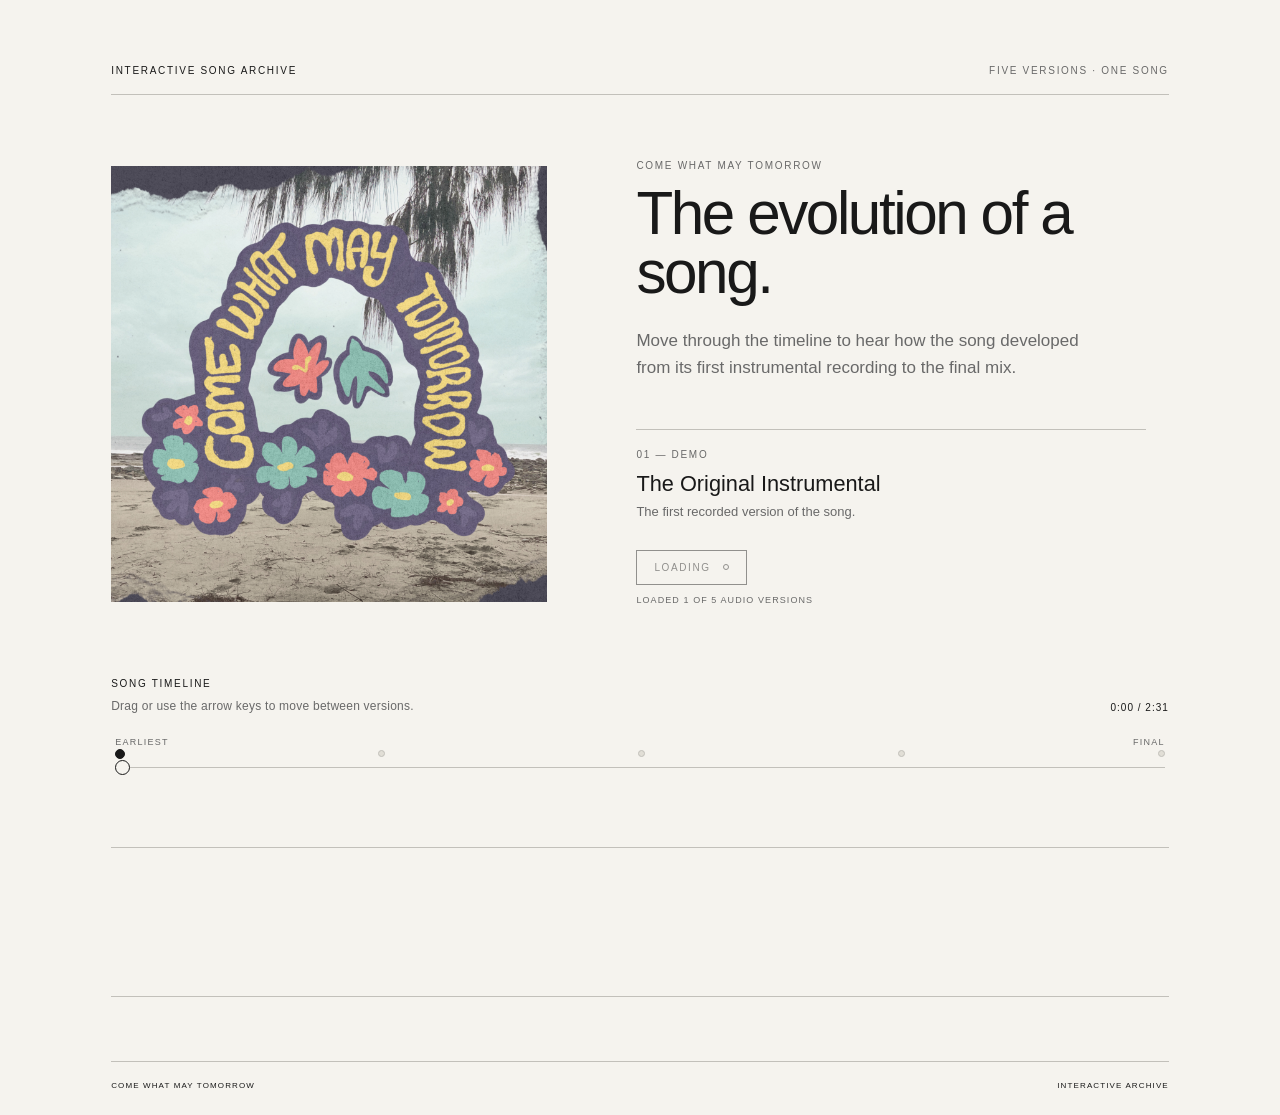
==== index.html @ 06c15d48 "Add files via upload" ====
<!DOCTYPE html>
<html lang="en">
<head>
  <meta charset="UTF-8">
  <meta name="viewport" content="width=device-width, initial-scale=1.0">
  <meta name="description" content="An interactive archive showing the evolution of Come What May Tomorrow.">
  <meta name="theme-color" content="#f5f3ee">
  <title>Interactive Song Archive — Come What May Tomorrow</title>
  <link rel="stylesheet" href="style.css">
</head>
<body>
  <main class="site-shell">
    <header class="site-header">
      <p class="eyebrow">INTERACTIVE SONG ARCHIVE</p>
      <p class="header-note">Five versions · one song</p>
    </header>

    <section class="player" aria-labelledby="song-title">
      <div class="artwork-wrap">
        <img
          class="album-art"
          src="assets/images/album-art.jpg"
          alt="Album artwork for Come What May Tomorrow"
        >
      </div>

      <div class="song-info">
        <p class="kicker">COME WHAT MAY TOMORROW</p>
        <h1 id="song-title">The evolution of a song.</h1>
        <p class="intro">
          Move through the timeline to hear how the song developed from its first instrumental recording to the final mix.
        </p>

        <div class="current-version" aria-live="polite">
          <p class="version-number" id="version-date">01 — DEMO</p>
          <h2 id="version-title">The Original Instrumental</h2>
          <p id="version-description">The first recorded version of the song.</p>
        </div>

        <button class="play-button" id="play-button" type="button" disabled>
          <span id="play-label">LOADING</span>
          <span class="button-indicator" aria-hidden="true"></span>
        </button>
        <p class="status" id="status" role="status">Preparing audio…</p>
      </div>
    </section>

    <section class="timeline-section" aria-labelledby="timeline-title">
      <div class="timeline-heading">
        <div>
          <p class="eyebrow" id="timeline-title">SONG TIMELINE</p>
          <p class="timeline-help">Drag or use the arrow keys to move between versions.</p>
        </div>
        <p class="time-readout"><span id="current-time">0:00</span> / <span id="duration">2:31</span></p>
      </div>

      <div class="timeline-control">
        <div class="stage-labels" aria-hidden="true">
          <span>EARLIEST</span>
          <span>FINAL</span>
        </div>
        <input
          class="version-slider"
          id="version-slider"
          type="range"
          min="0"
          max="4"
          value="0"
          step="0.001"
          aria-label="Move through the song versions"
        >
        <div class="stage-points" id="stage-points"></div>
      </div>
    </section>

    <section class="waveform-section" aria-label="Audio waveform">
      <canvas id="waveform" aria-hidden="true"></canvas>
    </section>

    <footer class="site-footer">
      <span>COME WHAT MAY TOMORROW</span>
      <span>INTERACTIVE ARCHIVE</span>
    </footer>
  </main>

  <script src="script.js"></script>
</body>
</html>
---- style.css ----
:root {
  --paper: rgb(245, 243, 238);
  --ink: rgb(25, 25, 25);
  --muted: rgb(105, 105, 105);
  --line: rgb(194, 192, 186);
  --soft: rgb(225, 222, 214);
  --content-width: 1160px;
  --side-padding: clamp(20px, 4vw, 64px);
}

* {
  box-sizing: border-box;
}

html {
  min-height: 100%;
  background: var(--paper);
}

body {
  min-height: 100%;
  margin: 0;
  background: var(--paper);
  color: var(--ink);
  font-family: Helvetica, Arial, sans-serif;
  -webkit-font-smoothing: antialiased;
}

button,
input {
  font: inherit;
}

button:focus-visible,
input:focus-visible {
  outline: 2px solid var(--ink);
  outline-offset: 5px;
}

.site-shell {
  width: min(var(--content-width), 100%);
  min-height: 100svh;
  margin: 0 auto;
  padding: clamp(28px, 5vw, 64px) var(--side-padding) 24px;
  display: flex;
  flex-direction: column;
  gap: clamp(34px, 5vw, 68px);
}

.site-header,
.site-footer {
  display: flex;
  align-items: center;
  justify-content: space-between;
  gap: 20px;
}

.site-header {
  border-bottom: 1px solid var(--line);
  padding-bottom: 16px;
}

.eyebrow,
.header-note,
.kicker,
.version-number,
.timeline-help,
.time-readout,
.status,
.site-footer {
  margin: 0;
  font-size: 10px;
  line-height: 1.4;
  letter-spacing: 0.17em;
  text-transform: uppercase;
}

.header-note,
.timeline-help,
.status {
  color: var(--muted);
}

.player {
  display: grid;
  grid-template-columns: minmax(280px, 0.9fr) minmax(320px, 1.1fr);
  align-items: center;
  gap: clamp(38px, 7vw, 104px);
}

.artwork-wrap {
  width: min(100%, 520px);
  aspect-ratio: 1;
  justify-self: center;
  overflow: hidden;
  background: var(--soft);
}

.album-art {
  display: block;
  width: 100%;
  height: 100%;
  object-fit: cover;
}

.song-info {
  max-width: 510px;
}

.kicker {
  color: var(--muted);
  margin-bottom: 12px;
}

h1 {
  max-width: 490px;
  margin: 0;
  font-size: clamp(34px, 4.7vw, 64px);
  line-height: 0.98;
  font-weight: 400;
  letter-spacing: -0.04em;
}

.intro {
  max-width: 470px;
  margin: 24px 0 0;
  color: var(--muted);
  font-size: clamp(14px, 1.4vw, 17px);
  line-height: 1.6;
}

.current-version {
  margin-top: clamp(32px, 4vw, 48px);
  padding-top: 18px;
  border-top: 1px solid var(--line);
}

.version-number {
  color: var(--muted);
}

h2 {
  margin: 9px 0 5px;
  font-size: clamp(17px, 1.7vw, 22px);
  line-height: 1.2;
  font-weight: 400;
}

.current-version > p:last-child {
  margin: 0;
  max-width: 460px;
  color: var(--muted);
  font-size: 13px;
  line-height: 1.5;
}

.play-button {
  display: inline-flex;
  align-items: center;
  gap: 12px;
  margin-top: 28px;
  padding: 11px 17px;
  border: 1px solid var(--ink);
  background: transparent;
  color: var(--ink);
  font-size: 10px;
  letter-spacing: 0.16em;
  cursor: pointer;
  transition: background 180ms ease, color 180ms ease;
}

.play-button:hover:not(:disabled) {
  background: var(--ink);
  color: var(--paper);
}

.play-button:disabled {
  opacity: 0.45;
  cursor: wait;
}

.button-indicator {
  width: 6px;
  height: 6px;
  display: inline-block;
  border: 1px solid currentColor;
  border-radius: 50%;
}

.status {
  min-height: 15px;
  margin-top: 9px;
  font-size: 9px;
  letter-spacing: 0.12em;
}

.timeline-section {
  padding-top: 4px;
}

.timeline-heading {
  display: flex;
  justify-content: space-between;
  align-items: flex-end;
  gap: 24px;
  margin-bottom: 22px;
}

.timeline-help {
  margin-top: 7px;
  letter-spacing: 0.02em;
  text-transform: none;
  font-size: 12px;
}

.time-readout {
  white-space: nowrap;
  letter-spacing: 0.1em;
}

.timeline-control {
  position: relative;
  padding: 0 4px;
}

.stage-labels {
  display: flex;
  justify-content: space-between;
  margin-bottom: 10px;
  color: var(--muted);
  font-size: 9px;
  letter-spacing: 0.14em;
}

.version-slider {
  appearance: none;
  width: 100%;
  height: 22px;
  margin: 0;
  background: transparent;
  cursor: pointer;
}

.version-slider::-webkit-slider-runnable-track {
  height: 1px;
  background: var(--line);
}

.version-slider::-moz-range-track {
  height: 1px;
  background: var(--line);
}

.version-slider::-webkit-slider-thumb {
  appearance: none;
  width: 15px;
  height: 15px;
  margin-top: -7px;
  border: 1px solid var(--ink);
  border-radius: 50%;
  background: var(--paper);
}

.version-slider::-moz-range-thumb {
  width: 15px;
  height: 15px;
  border: 1px solid var(--ink);
  border-radius: 50%;
  background: var(--paper);
}

.stage-points {
  position: absolute;
  inset: 0 4px auto;
  top: 13px;
  height: 8px;
  pointer-events: none;
  display: flex;
  justify-content: space-between;
  align-items: center;
}

.stage-point {
  width: 7px;
  height: 7px;
  border-radius: 50%;
  background: var(--soft);
  border: 1px solid var(--line);
}

.stage-point.active {
  width: 10px;
  height: 10px;
  background: var(--ink);
  border-color: var(--ink);
}

.waveform-section {
  border-top: 1px solid var(--line);
  border-bottom: 1px solid var(--line);
  padding: 18px 0;
}

#waveform {
  display: block;
  width: 100%;
  height: clamp(74px, 10vw, 112px);
}

.site-footer {
  margin-top: auto;
  padding-top: 18px;
  border-top: 1px solid var(--line);
  font-size: 8px;
  letter-spacing: 0.14em;
}

@media (max-width: 820px) {
  .site-shell {
    gap: 44px;
  }

  .player {
    grid-template-columns: minmax(230px, 0.8fr) minmax(280px, 1.2fr);
    gap: 40px;
  }

  h1 {
    font-size: clamp(34px, 7vw, 52px);
  }
}

@media (max-width: 680px) {
  .site-shell {
    min-height: auto;
    gap: 42px;
  }

  .site-header {
    align-items: flex-start;
    flex-direction: column;
    gap: 6px;
  }

  .player {
    grid-template-columns: 1fr;
    gap: 30px;
  }

  .artwork-wrap {
    width: min(100%, 430px);
  }

  .song-info {
    max-width: none;
  }

  .timeline-heading {
    align-items: flex-start;
    flex-direction: column;
    gap: 10px;
  }

  .time-readout {
    align-self: flex-end;
  }
}

@media (max-width: 460px) {
  :root {
    --side-padding: 18px;
  }

  h1 {
    font-size: clamp(34px, 11vw, 48px);
  }

  .intro {
    font-size: 14px;
  }

  .site-footer {
    align-items: flex-start;
    flex-direction: column;
    gap: 7px;
  }
}

@media (prefers-reduced-motion: reduce) {
  *,
  *::before,
  *::after {
    scroll-behavior: auto !important;
    transition-duration: 0.01ms !important;
  }
}

.artwork-failed {
  display: grid;
  place-items: center;
  border: 1px solid var(--line);
}

.artwork-failed::after {
  content: "ALBUM ART UNAVAILABLE";
  color: var(--muted);
  font-size: 9px;
  letter-spacing: 0.14em;
}
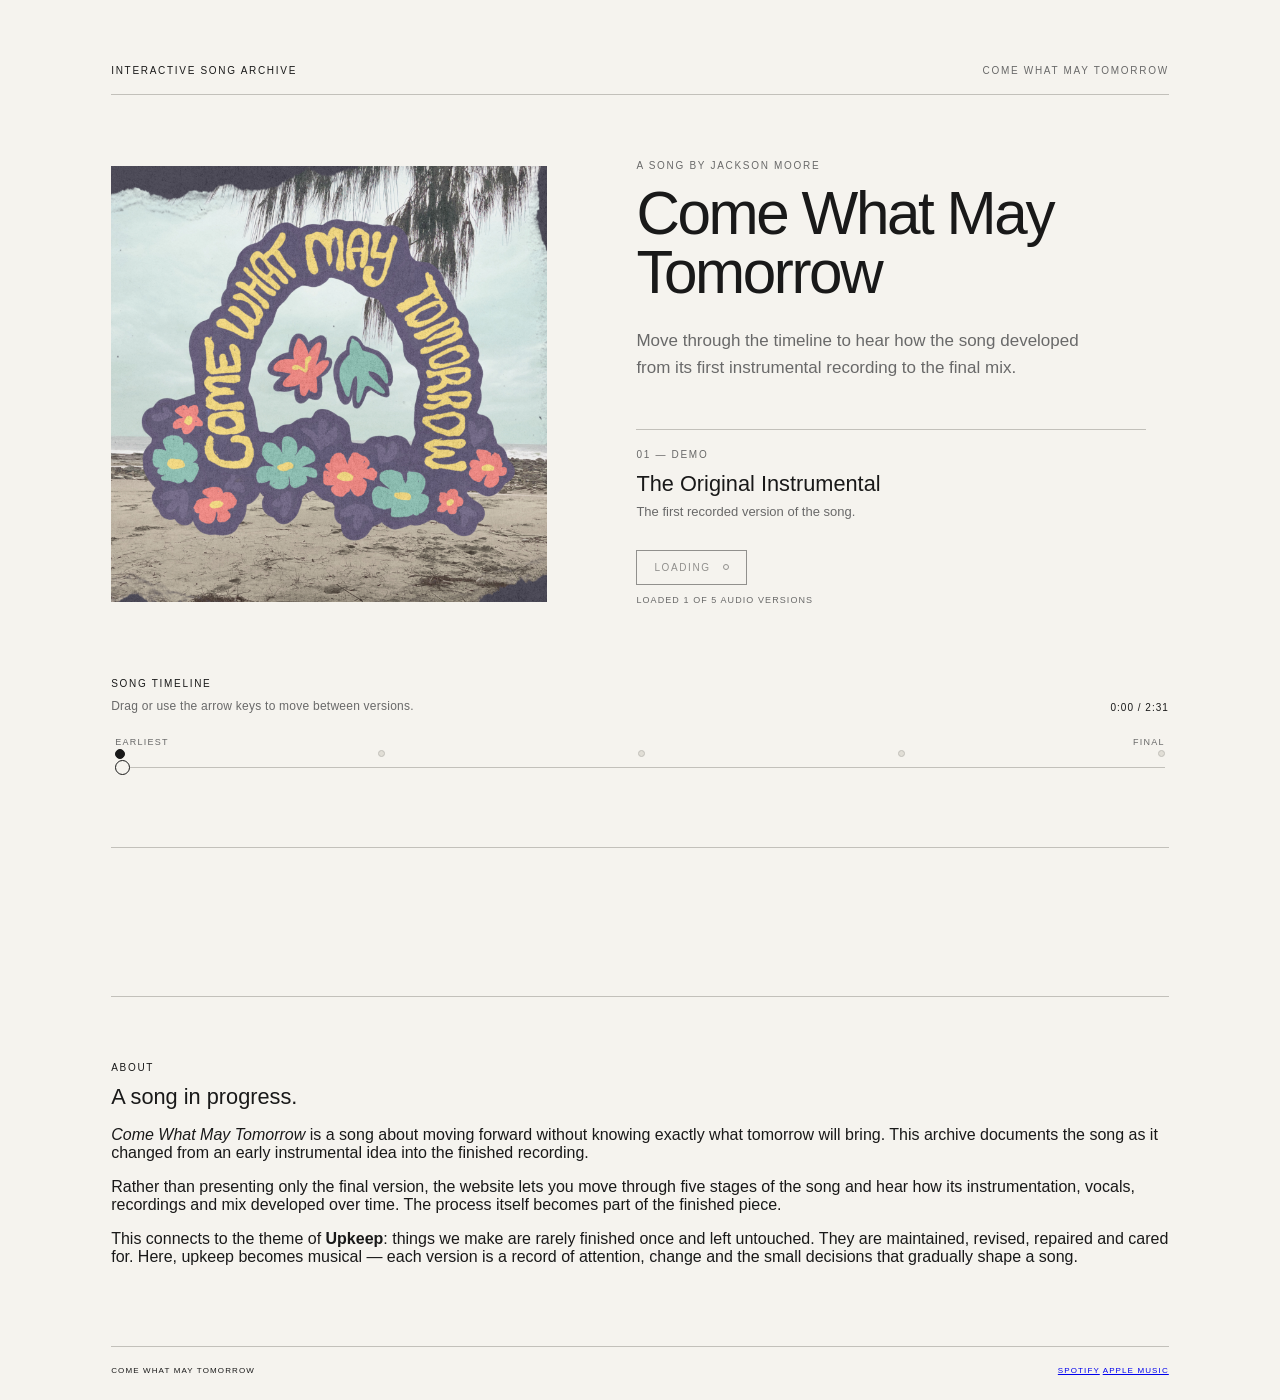
==== commit d4bb364e: "Update song archive headings, about section and music links" ====
--- a/index.html
+++ b/index.html
@@ -4,7 +4,7 @@
   <meta charset="UTF-8">
   <meta name="viewport" content="width=device-width, initial-scale=1.0">
   <meta name="description" content="An interactive archive showing the evolution of Come What May Tomorrow.">
-  <meta name="theme-color" content="#f5f3ee">
+  <meta name="theme-color" content="#3f3148">
   <title>Interactive Song Archive — Come What May Tomorrow</title>
   <link rel="stylesheet" href="style.css">
 </head>
@@ -12,7 +12,7 @@
   <main class="site-shell">
     <header class="site-header">
       <p class="eyebrow">INTERACTIVE SONG ARCHIVE</p>
-      <p class="header-note">Five versions · one song</p>
+      <p class="header-note">Come What May Tomorrow</p>
     </header>
 
     <section class="player" aria-labelledby="song-title">
@@ -25,8 +25,8 @@
       </div>
 
       <div class="song-info">
-        <p class="kicker">COME WHAT MAY TOMORROW</p>
-        <h1 id="song-title">The evolution of a song.</h1>
+        <p class="kicker">A song by Jackson Moore</p>
+        <h1 id="song-title">Come What May Tomorrow</h1>
         <p class="intro">
           Move through the timeline to hear how the song developed from its first instrumental recording to the final mix.
         </p>
@@ -77,9 +77,24 @@
       <canvas id="waveform" aria-hidden="true"></canvas>
     </section>
 
+    <section class="about-section" id="about" aria-labelledby="about-title">
+      <div class="about-heading">
+        <p class="eyebrow">ABOUT</p>
+        <h2 id="about-title">A song in progress.</h2>
+      </div>
+      <div class="about-copy">
+        <p><em>Come What May Tomorrow</em> is a song about moving forward without knowing exactly what tomorrow will bring. This archive documents the song as it changed from an early instrumental idea into the finished recording.</p>
+        <p>Rather than presenting only the final version, the website lets you move through five stages of the song and hear how its instrumentation, vocals, recordings and mix developed over time. The process itself becomes part of the finished piece.</p>
+        <p>This connects to the theme of <strong>Upkeep</strong>: things we make are rarely finished once and left untouched. They are maintained, revised, repaired and cared for. Here, upkeep becomes musical — each version is a record of attention, change and the small decisions that gradually shape a song.</p>
+      </div>
+    </section>
+
     <footer class="site-footer">
       <span>COME WHAT MAY TOMORROW</span>
-      <span>INTERACTIVE ARCHIVE</span>
+      <nav class="footer-links" aria-label="Music links">
+        <a href="https://open.spotify.com/artist/7njkLldCadYfsRvvedCBV6" target="_blank" rel="noopener noreferrer">SPOTIFY</a>
+        <a href="https://music.apple.com/au/artist/jackson-moore/6800161995" target="_blank" rel="noopener noreferrer">APPLE MUSIC</a>
+      </nav>
     </footer>
   </main>
 
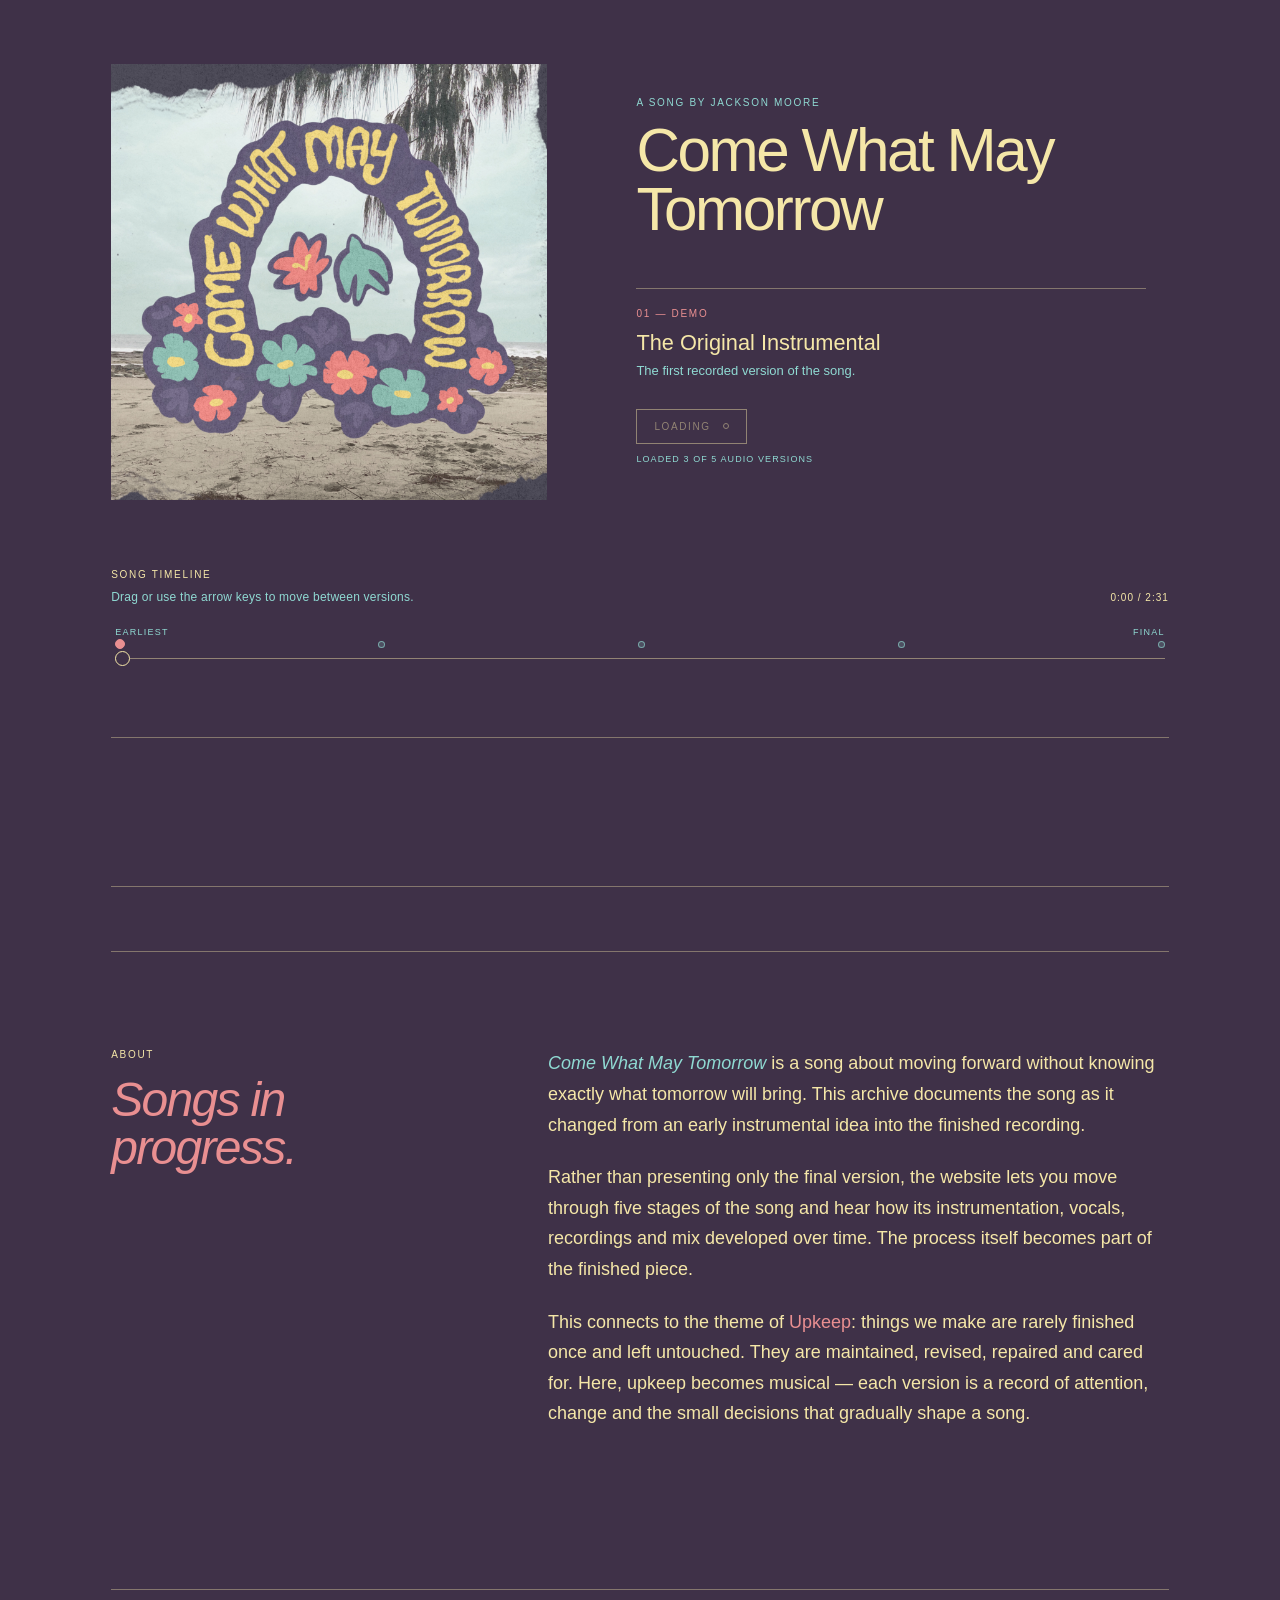
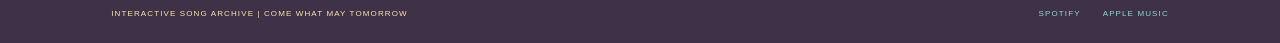
==== commit 93896143: "Simplify archive header and update about/footer text" ====
--- a/index.html
+++ b/index.html
@@ -10,12 +10,7 @@
 </head>
 <body>
   <main class="site-shell">
-    <header class="site-header">
-      <p class="eyebrow">INTERACTIVE SONG ARCHIVE</p>
-      <p class="header-note">Come What May Tomorrow</p>
-    </header>
-
-    <section class="player" aria-labelledby="song-title">
+        <section class="player" aria-labelledby="song-title">
       <div class="artwork-wrap">
         <img
           class="album-art"
@@ -27,11 +22,7 @@
       <div class="song-info">
         <p class="kicker">A song by Jackson Moore</p>
         <h1 id="song-title">Come What May Tomorrow</h1>
-        <p class="intro">
-          Move through the timeline to hear how the song developed from its first instrumental recording to the final mix.
-        </p>
-
-        <div class="current-version" aria-live="polite">
+                <div class="current-version" aria-live="polite">
           <p class="version-number" id="version-date">01 — DEMO</p>
           <h2 id="version-title">The Original Instrumental</h2>
           <p id="version-description">The first recorded version of the song.</p>
@@ -80,7 +71,7 @@
     <section class="about-section" id="about" aria-labelledby="about-title">
       <div class="about-heading">
         <p class="eyebrow">ABOUT</p>
-        <h2 id="about-title">A song in progress.</h2>
+        <h2 id="about-title"><em>Songs in progress.</em></h2>
       </div>
       <div class="about-copy">
         <p><em>Come What May Tomorrow</em> is a song about moving forward without knowing exactly what tomorrow will bring. This archive documents the song as it changed from an early instrumental idea into the finished recording.</p>
@@ -90,7 +81,7 @@
     </section>
 
     <footer class="site-footer">
-      <span>COME WHAT MAY TOMORROW</span>
+      <span>Interactive song archive | Come What May Tomorrow</span>
       <nav class="footer-links" aria-label="Music links">
         <a href="https://open.spotify.com/artist/7njkLldCadYfsRvvedCBV6" target="_blank" rel="noopener noreferrer">SPOTIFY</a>
         <a href="https://music.apple.com/au/artist/jackson-moore/6800161995" target="_blank" rel="noopener noreferrer">APPLE MUSIC</a>
--- a/style.css
+++ b/style.css
@@ -1,409 +1,67 @@
 :root {
-  --paper: rgb(245, 243, 238);
-  --ink: rgb(25, 25, 25);
-  --muted: rgb(105, 105, 105);
-  --line: rgb(194, 192, 186);
-  --soft: rgb(225, 222, 214);
+  --purple: #3f3148;
+  --yellow: #f5e7a8;
+  --pink: #e98f91;
+  --aqua: #8fd9d2;
   --content-width: 1160px;
   --side-padding: clamp(20px, 4vw, 64px);
 }
-
-* {
-  box-sizing: border-box;
-}
-
-html {
-  min-height: 100%;
-  background: var(--paper);
-}
-
-body {
-  min-height: 100%;
-  margin: 0;
-  background: var(--paper);
-  color: var(--ink);
-  font-family: Helvetica, Arial, sans-serif;
-  -webkit-font-smoothing: antialiased;
-}
-
-button,
-input {
-  font: inherit;
-}
-
-button:focus-visible,
-input:focus-visible {
-  outline: 2px solid var(--ink);
-  outline-offset: 5px;
-}
-
-.site-shell {
-  width: min(var(--content-width), 100%);
-  min-height: 100svh;
-  margin: 0 auto;
-  padding: clamp(28px, 5vw, 64px) var(--side-padding) 24px;
-  display: flex;
-  flex-direction: column;
-  gap: clamp(34px, 5vw, 68px);
-}
-
-.site-header,
-.site-footer {
-  display: flex;
-  align-items: center;
-  justify-content: space-between;
-  gap: 20px;
-}
-
-.site-header {
-  border-bottom: 1px solid var(--line);
-  padding-bottom: 16px;
-}
-
-.eyebrow,
-.header-note,
-.kicker,
-.version-number,
-.timeline-help,
-.time-readout,
-.status,
-.site-footer {
-  margin: 0;
-  font-size: 10px;
-  line-height: 1.4;
-  letter-spacing: 0.17em;
-  text-transform: uppercase;
-}
-
-.header-note,
-.timeline-help,
-.status {
-  color: var(--muted);
-}
-
-.player {
-  display: grid;
-  grid-template-columns: minmax(280px, 0.9fr) minmax(320px, 1.1fr);
-  align-items: center;
-  gap: clamp(38px, 7vw, 104px);
-}
-
-.artwork-wrap {
-  width: min(100%, 520px);
-  aspect-ratio: 1;
-  justify-self: center;
-  overflow: hidden;
-  background: var(--soft);
-}
-
-.album-art {
-  display: block;
-  width: 100%;
-  height: 100%;
-  object-fit: cover;
-}
-
-.song-info {
-  max-width: 510px;
-}
-
-.kicker {
-  color: var(--muted);
-  margin-bottom: 12px;
-}
-
-h1 {
-  max-width: 490px;
-  margin: 0;
-  font-size: clamp(34px, 4.7vw, 64px);
-  line-height: 0.98;
-  font-weight: 400;
-  letter-spacing: -0.04em;
-}
-
-.intro {
-  max-width: 470px;
-  margin: 24px 0 0;
-  color: var(--muted);
-  font-size: clamp(14px, 1.4vw, 17px);
-  line-height: 1.6;
-}
-
-.current-version {
-  margin-top: clamp(32px, 4vw, 48px);
-  padding-top: 18px;
-  border-top: 1px solid var(--line);
-}
-
-.version-number {
-  color: var(--muted);
-}
-
-h2 {
-  margin: 9px 0 5px;
-  font-size: clamp(17px, 1.7vw, 22px);
-  line-height: 1.2;
-  font-weight: 400;
-}
-
-.current-version > p:last-child {
-  margin: 0;
-  max-width: 460px;
-  color: var(--muted);
-  font-size: 13px;
-  line-height: 1.5;
-}
-
-.play-button {
-  display: inline-flex;
-  align-items: center;
-  gap: 12px;
-  margin-top: 28px;
-  padding: 11px 17px;
-  border: 1px solid var(--ink);
-  background: transparent;
-  color: var(--ink);
-  font-size: 10px;
-  letter-spacing: 0.16em;
-  cursor: pointer;
-  transition: background 180ms ease, color 180ms ease;
-}
-
-.play-button:hover:not(:disabled) {
-  background: var(--ink);
-  color: var(--paper);
-}
-
-.play-button:disabled {
-  opacity: 0.45;
-  cursor: wait;
-}
-
-.button-indicator {
-  width: 6px;
-  height: 6px;
-  display: inline-block;
-  border: 1px solid currentColor;
-  border-radius: 50%;
-}
-
-.status {
-  min-height: 15px;
-  margin-top: 9px;
-  font-size: 9px;
-  letter-spacing: 0.12em;
-}
-
-.timeline-section {
-  padding-top: 4px;
-}
-
-.timeline-heading {
-  display: flex;
-  justify-content: space-between;
-  align-items: flex-end;
-  gap: 24px;
-  margin-bottom: 22px;
-}
-
-.timeline-help {
-  margin-top: 7px;
-  letter-spacing: 0.02em;
-  text-transform: none;
-  font-size: 12px;
-}
-
-.time-readout {
-  white-space: nowrap;
-  letter-spacing: 0.1em;
-}
-
-.timeline-control {
-  position: relative;
-  padding: 0 4px;
-}
-
-.stage-labels {
-  display: flex;
-  justify-content: space-between;
-  margin-bottom: 10px;
-  color: var(--muted);
-  font-size: 9px;
-  letter-spacing: 0.14em;
-}
-
-.version-slider {
-  appearance: none;
-  width: 100%;
-  height: 22px;
-  margin: 0;
-  background: transparent;
-  cursor: pointer;
-}
-
-.version-slider::-webkit-slider-runnable-track {
-  height: 1px;
-  background: var(--line);
-}
-
-.version-slider::-moz-range-track {
-  height: 1px;
-  background: var(--line);
-}
-
-.version-slider::-webkit-slider-thumb {
-  appearance: none;
-  width: 15px;
-  height: 15px;
-  margin-top: -7px;
-  border: 1px solid var(--ink);
-  border-radius: 50%;
-  background: var(--paper);
-}
-
-.version-slider::-moz-range-thumb {
-  width: 15px;
-  height: 15px;
-  border: 1px solid var(--ink);
-  border-radius: 50%;
-  background: var(--paper);
-}
-
-.stage-points {
-  position: absolute;
-  inset: 0 4px auto;
-  top: 13px;
-  height: 8px;
-  pointer-events: none;
-  display: flex;
-  justify-content: space-between;
-  align-items: center;
-}
-
-.stage-point {
-  width: 7px;
-  height: 7px;
-  border-radius: 50%;
-  background: var(--soft);
-  border: 1px solid var(--line);
-}
-
-.stage-point.active {
-  width: 10px;
-  height: 10px;
-  background: var(--ink);
-  border-color: var(--ink);
-}
-
-.waveform-section {
-  border-top: 1px solid var(--line);
-  border-bottom: 1px solid var(--line);
-  padding: 18px 0;
-}
-
-#waveform {
-  display: block;
-  width: 100%;
-  height: clamp(74px, 10vw, 112px);
-}
-
-.site-footer {
-  margin-top: auto;
-  padding-top: 18px;
-  border-top: 1px solid var(--line);
-  font-size: 8px;
-  letter-spacing: 0.14em;
-}
-
-@media (max-width: 820px) {
-  .site-shell {
-    gap: 44px;
-  }
-
-  .player {
-    grid-template-columns: minmax(230px, 0.8fr) minmax(280px, 1.2fr);
-    gap: 40px;
-  }
-
-  h1 {
-    font-size: clamp(34px, 7vw, 52px);
-  }
-}
-
-@media (max-width: 680px) {
-  .site-shell {
-    min-height: auto;
-    gap: 42px;
-  }
-
-  .site-header {
-    align-items: flex-start;
-    flex-direction: column;
-    gap: 6px;
-  }
-
-  .player {
-    grid-template-columns: 1fr;
-    gap: 30px;
-  }
-
-  .artwork-wrap {
-    width: min(100%, 430px);
-  }
-
-  .song-info {
-    max-width: none;
-  }
-
-  .timeline-heading {
-    align-items: flex-start;
-    flex-direction: column;
-    gap: 10px;
-  }
-
-  .time-readout {
-    align-self: flex-end;
-  }
-}
-
-@media (max-width: 460px) {
-  :root {
-    --side-padding: 18px;
-  }
-
-  h1 {
-    font-size: clamp(34px, 11vw, 48px);
-  }
-
-  .intro {
-    font-size: 14px;
-  }
-
-  .site-footer {
-    align-items: flex-start;
-    flex-direction: column;
-    gap: 7px;
-  }
-}
-
-@media (prefers-reduced-motion: reduce) {
-  *,
-  *::before,
-  *::after {
-    scroll-behavior: auto !important;
-    transition-duration: 0.01ms !important;
-  }
-}
-
-.artwork-failed {
-  display: grid;
-  place-items: center;
-  border: 1px solid var(--line);
-}
-
-.artwork-failed::after {
-  content: "ALBUM ART UNAVAILABLE";
-  color: var(--muted);
-  font-size: 9px;
-  letter-spacing: 0.14em;
-}
+* { box-sizing: border-box; }
+html { min-height:100%; background:var(--purple); scroll-behavior:smooth; }
+body { min-height:100%; margin:0; background:var(--purple); color:var(--yellow); font-family:Helvetica,Arial,sans-serif; -webkit-font-smoothing:antialiased; }
+button,input { font:inherit; }
+button:focus-visible,input:focus-visible { outline:2px solid var(--aqua); outline-offset:5px; }
+.site-shell { width:min(var(--content-width),100%); min-height:100svh; margin:0 auto; padding:clamp(28px,5vw,64px) var(--side-padding) 24px; display:flex; flex-direction:column; gap:clamp(34px,5vw,68px); }
+.site-header,.site-footer { display:flex; align-items:center; justify-content:space-between; gap:20px; }
+.site-header { border-bottom:1px solid rgba(245,231,168,.38); padding-bottom:16px; }
+.eyebrow,.header-note,.kicker,.version-number,.timeline-help,.time-readout,.status,.site-footer { margin:0; font-size:10px; line-height:1.4; letter-spacing:.17em; text-transform:uppercase; }
+.header-note,.timeline-help,.status { color:var(--aqua); }
+.player { display:grid; grid-template-columns:minmax(280px,.9fr) minmax(320px,1.1fr); align-items:center; gap:clamp(38px,7vw,104px); }
+.artwork-wrap { width:min(100%,520px); aspect-ratio:1; justify-self:center; overflow:hidden; background:rgba(233,143,145,.16); }
+.album-art { display:block; width:100%; height:100%; object-fit:cover; }
+.song-info { max-width:510px; }
+.kicker { color:var(--aqua); margin-bottom:12px; }
+h1 { max-width:490px; margin:0; color:var(--yellow); font-size:clamp(34px,4.7vw,64px); line-height:.98; font-weight:400; letter-spacing:-.04em; }
+.intro { max-width:470px; margin:24px 0 0; color:var(--aqua); font-size:clamp(14px,1.4vw,17px); line-height:1.6; }
+.current-version { margin-top:clamp(32px,4vw,48px); padding-top:18px; border-top:1px solid rgba(245,231,168,.38); }
+.version-number { color:var(--pink); }
+h2 { margin:9px 0 5px; color:var(--yellow); font-size:clamp(17px,1.7vw,22px); line-height:1.2; font-weight:400; }
+.current-version>p:last-child { margin:0; max-width:460px; color:var(--aqua); font-size:13px; line-height:1.5; }
+.play-button { display:inline-flex; align-items:center; gap:12px; margin-top:28px; padding:11px 17px; border:1px solid var(--yellow); background:transparent; color:var(--yellow); font-size:10px; letter-spacing:.16em; cursor:pointer; transition:background 180ms ease,color 180ms ease; }
+.play-button:hover:not(:disabled) { background:var(--pink); color:var(--purple); }
+.play-button:disabled { opacity:.45; cursor:wait; }
+.button-indicator { width:6px; height:6px; display:inline-block; border:1px solid currentColor; border-radius:50%; }
+.status { min-height:15px; margin-top:9px; font-size:9px; letter-spacing:.12em; }
+.timeline-section { padding-top:4px; }
+.timeline-heading { display:flex; justify-content:space-between; align-items:flex-end; gap:24px; margin-bottom:22px; }
+.timeline-help { margin-top:7px; letter-spacing:.02em; text-transform:none; font-size:12px; }
+.time-readout { white-space:nowrap; letter-spacing:.1em; color:var(--yellow); }
+.timeline-control { position:relative; padding:0 4px; }
+.stage-labels { display:flex; justify-content:space-between; margin-bottom:10px; color:var(--aqua); font-size:9px; letter-spacing:.14em; }
+.version-slider { appearance:none; width:100%; height:22px; margin:0; background:transparent; cursor:pointer; }
+.version-slider::-webkit-slider-runnable-track { height:1px; background:rgba(245,231,168,.45); }
+.version-slider::-moz-range-track { height:1px; background:rgba(245,231,168,.45); }
+.version-slider::-webkit-slider-thumb { appearance:none; width:15px; height:15px; margin-top:-7px; border:1px solid var(--yellow); border-radius:50%; background:var(--purple); }
+.version-slider::-moz-range-thumb { width:15px; height:15px; border:1px solid var(--yellow); border-radius:50%; background:var(--purple); }
+.stage-points { position:absolute; inset:0 4px auto; top:13px; height:8px; pointer-events:none; display:flex; justify-content:space-between; align-items:center; }
+.stage-point { width:7px; height:7px; border-radius:50%; background:rgba(143,217,210,.18); border:1px solid rgba(143,217,210,.65); }
+.stage-point.active { width:10px; height:10px; background:var(--pink); border-color:var(--pink); }
+.waveform-section { border-top:1px solid rgba(245,231,168,.38); border-bottom:1px solid rgba(245,231,168,.38); padding:18px 0; }
+#waveform { display:block; width:100%; height:clamp(74px,10vw,112px); }
+.about-section { display:grid; grid-template-columns:minmax(220px,.7fr) minmax(320px,1.3fr); gap:clamp(40px,8vw,120px); padding:clamp(48px,8vw,96px) 0; border-top:1px solid rgba(245,231,168,.38); }
+.about-heading h2 { margin:14px 0 0; max-width:360px; color:var(--pink); font-size:clamp(28px,4vw,48px); line-height:1; font-weight:400; letter-spacing:-.035em; }
+.about-copy { max-width:650px; }
+.about-copy p { margin:0 0 22px; color:var(--yellow); font-size:clamp(15px,1.5vw,18px); line-height:1.7; }
+.about-copy p:last-child { margin-bottom:0; }
+.about-copy em { color:var(--aqua); }
+.about-copy strong { color:var(--pink); font-weight:500; }
+.site-footer { margin-top:auto; padding-top:18px; border-top:1px solid rgba(245,231,168,.38); font-size:8px; letter-spacing:.14em; }
+.footer-links { display:flex; gap:22px; }
+.footer-links a { color:var(--aqua); text-decoration:none; transition:color 180ms ease; }
+.footer-links a:hover { color:var(--pink); text-decoration:underline; }
+.artwork-failed { display:grid; place-items:center; border:1px solid rgba(245,231,168,.38); }
+.artwork-failed::after { content:"ALBUM ART UNAVAILABLE"; color:var(--aqua); font-size:9px; letter-spacing:.14em; }
+@media(max-width:820px){.site-shell{gap:44px}.player{grid-template-columns:minmax(230px,.8fr) minmax(280px,1.2fr);gap:40px}h1{font-size:clamp(34px,7vw,52px)}}
+@media(max-width:680px){.site-shell{min-height:auto;gap:42px}.site-header{align-items:flex-start;flex-direction:column;gap:6px}.player{grid-template-columns:1fr;gap:30px}.artwork-wrap{width:min(100%,430px)}.song-info{max-width:none}.timeline-heading{align-items:flex-start;flex-direction:column;gap:10px}.time-readout{align-self:flex-end}.about-section{grid-template-columns:1fr;gap:28px}.footer-links{flex-wrap:wrap}}
+@media(max-width:460px){:root{--side-padding:18px}h1{font-size:clamp(34px,11vw,48px)}.intro{font-size:14px}.site-footer{align-items:flex-start;flex-direction:column;gap:7px}}
+@media(prefers-reduced-motion:reduce){*,*::before,*::after{scroll-behavior:auto!important;transition-duration:.01ms!important}}
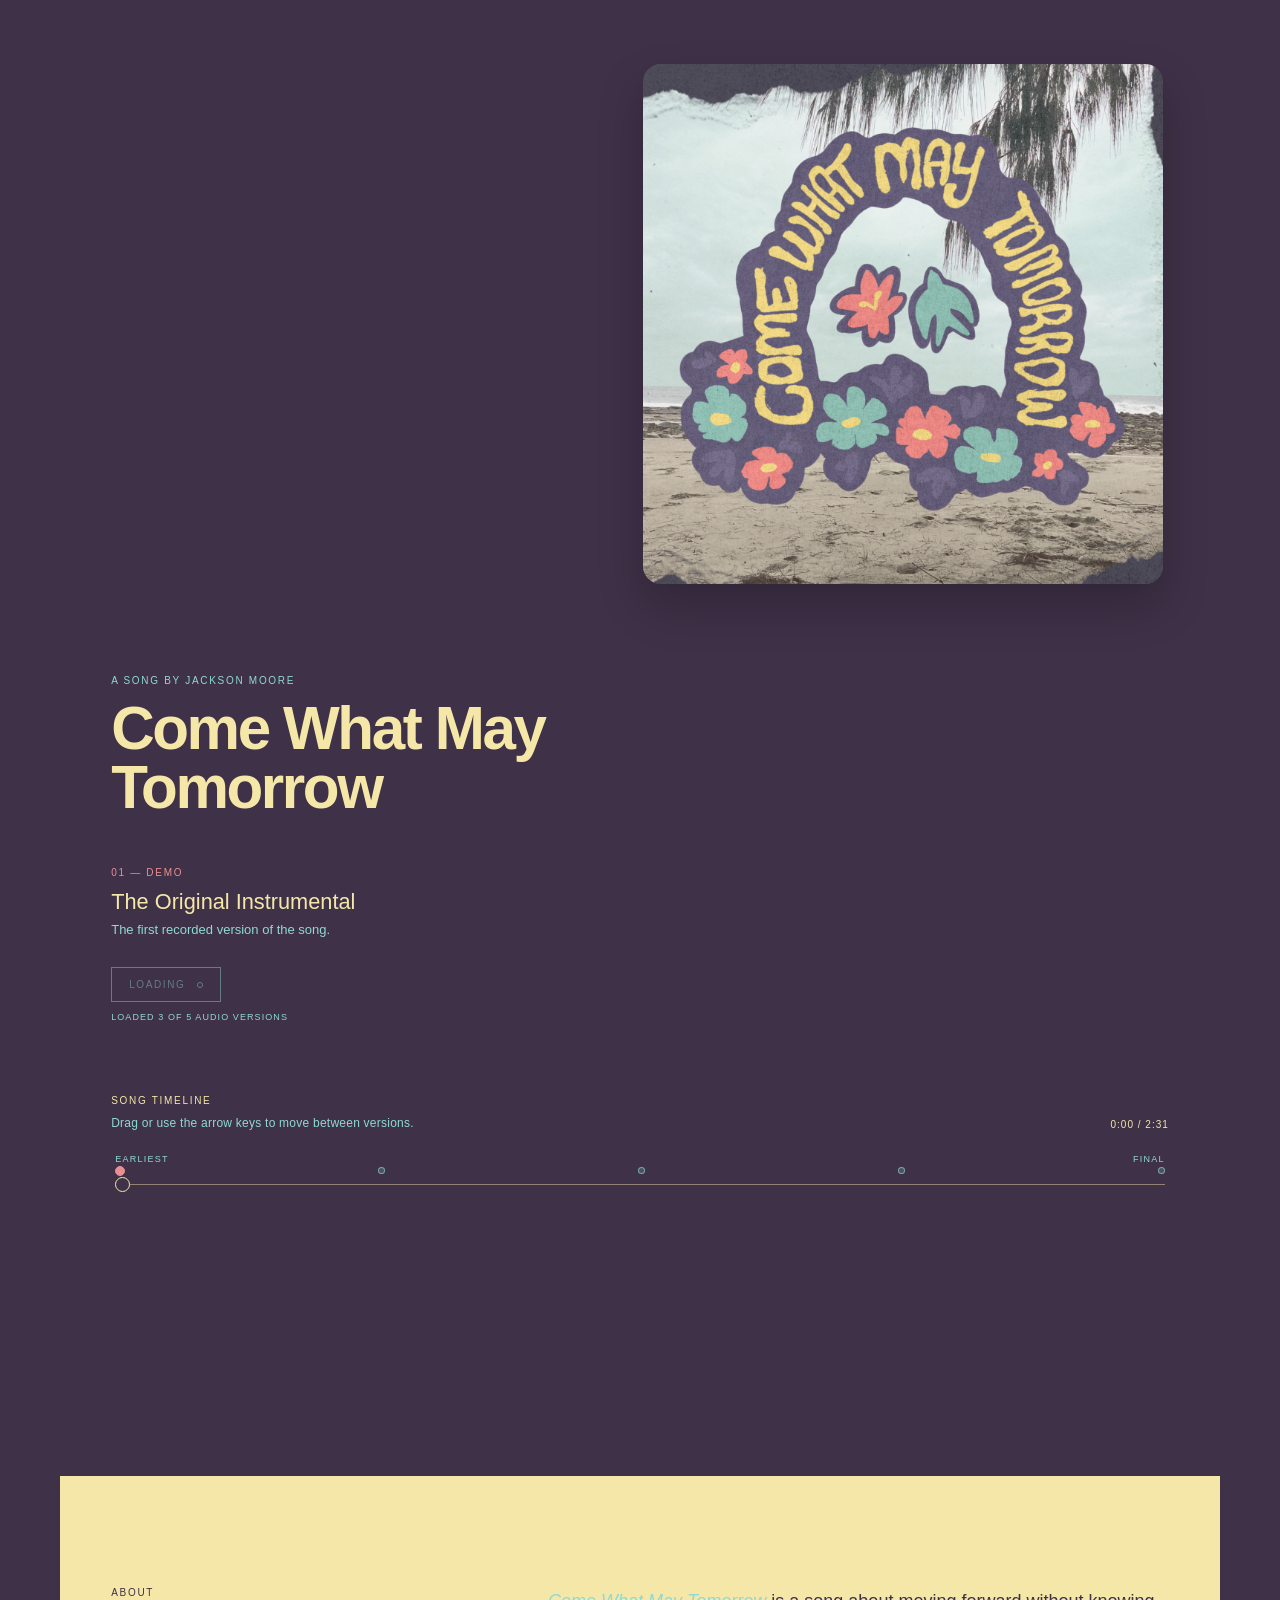
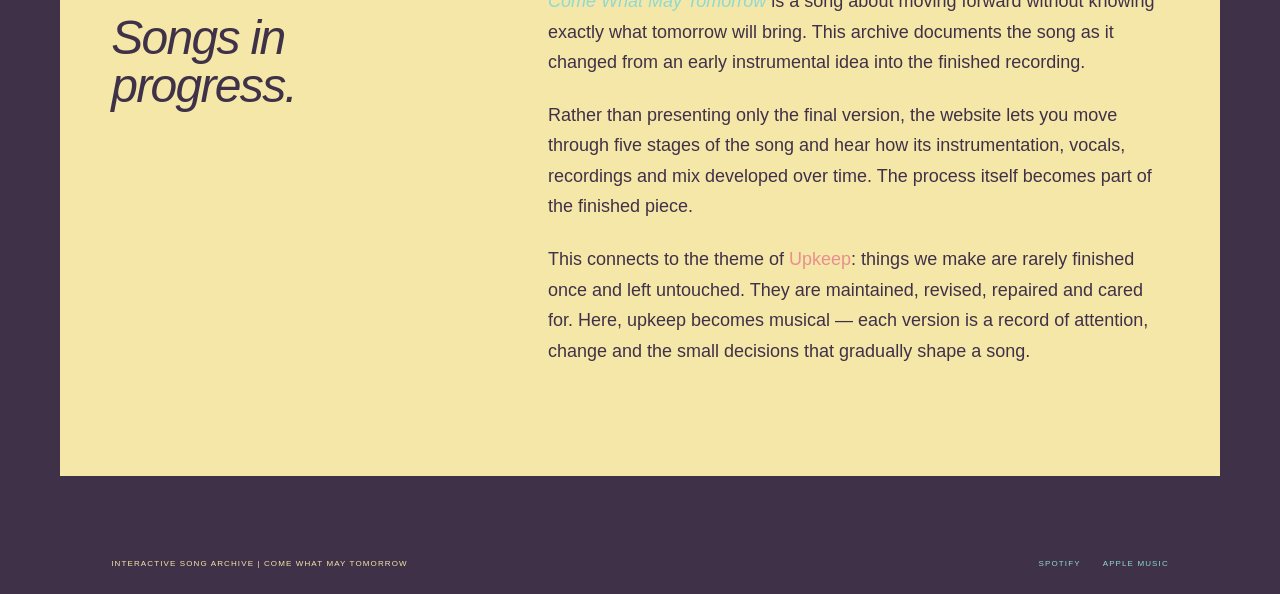
==== commit e74a2303: "Add floating archive images" ====
--- a/index.html
+++ b/index.html
@@ -11,6 +11,10 @@
 <body>
   <main class="site-shell">
         <section class="player" aria-labelledby="song-title">
+      <div class="floating-images" aria-hidden="true">
+        <img class="floating-image floating-image-01 parallax-element" src="assets/images/come-what-may-tomorrow-01.png" alt="">
+        <img class="floating-image floating-image-02 parallax-element" src="assets/images/come-what-may-tomorrow-02.png" alt="">
+      </div>
       <div class="artwork-wrap">
         <img
           class="album-art"
--- a/style.css
+++ b/style.css
@@ -11,24 +11,23 @@
 body { min-height:100%; margin:0; background:var(--purple); color:var(--yellow); font-family:Helvetica,Arial,sans-serif; -webkit-font-smoothing:antialiased; }
 button,input { font:inherit; }
 button:focus-visible,input:focus-visible { outline:2px solid var(--aqua); outline-offset:5px; }
-.site-shell { width:min(var(--content-width),100%); min-height:100svh; margin:0 auto; padding:clamp(28px,5vw,64px) var(--side-padding) 24px; display:flex; flex-direction:column; gap:clamp(34px,5vw,68px); }
+ .site-shell { width:min(var(--content-width),100%); min-height:100svh; margin:0 auto; padding:clamp(28px,5vw,64px) var(--side-padding) 24px; display:flex; flex-direction:column; gap:clamp(34px,5vw,68px); }
+ .site-header { display:none; }
 .site-header,.site-footer { display:flex; align-items:center; justify-content:space-between; gap:20px; }
-.site-header { border-bottom:1px solid rgba(245,231,168,.38); padding-bottom:16px; }
 .eyebrow,.header-note,.kicker,.version-number,.timeline-help,.time-readout,.status,.site-footer { margin:0; font-size:10px; line-height:1.4; letter-spacing:.17em; text-transform:uppercase; }
 .header-note,.timeline-help,.status { color:var(--aqua); }
-.player { display:grid; grid-template-columns:minmax(280px,.9fr) minmax(320px,1.1fr); align-items:center; gap:clamp(38px,7vw,104px); }
-.artwork-wrap { width:min(100%,520px); aspect-ratio:1; justify-self:center; overflow:hidden; background:rgba(233,143,145,.16); }
+ .player { min-height:calc(100svh - 48px); display:grid; grid-template-columns:minmax(280px,.9fr) minmax(320px,1.1fr); align-items:center; gap:clamp(38px,7vw,104px); }
+ .artwork-wrap { width:min(100%,520px); aspect-ratio:1; justify-self:center; overflow:hidden; background:rgba(233,143,145,.16); border-radius:18px; box-shadow:0 22px 45px rgba(0,0,0,.22); will-change:transform; }
 .album-art { display:block; width:100%; height:100%; object-fit:cover; }
 .song-info { max-width:510px; }
 .kicker { color:var(--aqua); margin-bottom:12px; }
-h1 { max-width:490px; margin:0; color:var(--yellow); font-size:clamp(34px,4.7vw,64px); line-height:.98; font-weight:400; letter-spacing:-.04em; }
-.intro { max-width:470px; margin:24px 0 0; color:var(--aqua); font-size:clamp(14px,1.4vw,17px); line-height:1.6; }
-.current-version { margin-top:clamp(32px,4vw,48px); padding-top:18px; border-top:1px solid rgba(245,231,168,.38); }
+h1 { max-width:490px; margin:0; color:var(--yellow); font-size:clamp(34px,4.7vw,64px); line-height:.98; font-weight:700; letter-spacing:-.04em; }
+ .current-version { margin-top:clamp(32px,4vw,48px); padding-top:0; border-top:0; }
 .version-number { color:var(--pink); }
 h2 { margin:9px 0 5px; color:var(--yellow); font-size:clamp(17px,1.7vw,22px); line-height:1.2; font-weight:400; }
 .current-version>p:last-child { margin:0; max-width:460px; color:var(--aqua); font-size:13px; line-height:1.5; }
-.play-button { display:inline-flex; align-items:center; gap:12px; margin-top:28px; padding:11px 17px; border:1px solid var(--yellow); background:transparent; color:var(--yellow); font-size:10px; letter-spacing:.16em; cursor:pointer; transition:background 180ms ease,color 180ms ease; }
-.play-button:hover:not(:disabled) { background:var(--pink); color:var(--purple); }
+.play-button { display:inline-flex; align-items:center; gap:12px; margin-top:28px; padding:11px 17px; border:1px solid var(--aqua); background:transparent; color:var(--aqua); font-size:10px; letter-spacing:.16em; cursor:pointer; transition:background 180ms ease,color 180ms ease; }
+ .play-button:hover:not(:disabled) { background:var(--pink); color:var(--purple); border-color:var(--pink); }
 .play-button:disabled { opacity:.45; cursor:wait; }
 .button-indicator { width:6px; height:6px; display:inline-block; border:1px solid currentColor; border-radius:50%; }
 .status { min-height:15px; margin-top:9px; font-size:9px; letter-spacing:.12em; }
@@ -46,16 +45,16 @@
 .stage-points { position:absolute; inset:0 4px auto; top:13px; height:8px; pointer-events:none; display:flex; justify-content:space-between; align-items:center; }
 .stage-point { width:7px; height:7px; border-radius:50%; background:rgba(143,217,210,.18); border:1px solid rgba(143,217,210,.65); }
 .stage-point.active { width:10px; height:10px; background:var(--pink); border-color:var(--pink); }
-.waveform-section { border-top:1px solid rgba(245,231,168,.38); border-bottom:1px solid rgba(245,231,168,.38); padding:18px 0; }
+ .waveform-section { padding:18px 0; }
 #waveform { display:block; width:100%; height:clamp(74px,10vw,112px); }
-.about-section { display:grid; grid-template-columns:minmax(220px,.7fr) minmax(320px,1.3fr); gap:clamp(40px,8vw,120px); padding:clamp(48px,8vw,96px) 0; border-top:1px solid rgba(245,231,168,.38); }
-.about-heading h2 { margin:14px 0 0; max-width:360px; color:var(--pink); font-size:clamp(28px,4vw,48px); line-height:1; font-weight:400; letter-spacing:-.035em; }
+ .about-section { margin-left:calc(var(--side-padding) * -1); margin-right:calc(var(--side-padding) * -1); padding:clamp(64px,9vw,110px) var(--side-padding); display:grid; grid-template-columns:minmax(220px,.7fr) minmax(320px,1.3fr); gap:clamp(40px,8vw,120px); background:var(--yellow); color:var(--purple); }
+ .about-heading h2 { margin:14px 0 0; max-width:360px; color:var(--purple); font-size:clamp(28px,4vw,48px); line-height:1; font-weight:400; letter-spacing:-.035em; }
 .about-copy { max-width:650px; }
-.about-copy p { margin:0 0 22px; color:var(--yellow); font-size:clamp(15px,1.5vw,18px); line-height:1.7; }
+ .about-copy p { margin:0 0 22px; color:var(--purple); font-size:clamp(15px,1.5vw,18px); line-height:1.7; }
 .about-copy p:last-child { margin-bottom:0; }
 .about-copy em { color:var(--aqua); }
 .about-copy strong { color:var(--pink); font-weight:500; }
-.site-footer { margin-top:auto; padding-top:18px; border-top:1px solid rgba(245,231,168,.38); font-size:8px; letter-spacing:.14em; }
+ .site-footer { margin-top:auto; padding-top:18px; border-top:0; font-size:8px; letter-spacing:.14em; }
 .footer-links { display:flex; gap:22px; }
 .footer-links a { color:var(--aqua); text-decoration:none; transition:color 180ms ease; }
 .footer-links a:hover { color:var(--pink); text-decoration:underline; }
@@ -65,3 +64,7 @@
 @media(max-width:680px){.site-shell{min-height:auto;gap:42px}.site-header{align-items:flex-start;flex-direction:column;gap:6px}.player{grid-template-columns:1fr;gap:30px}.artwork-wrap{width:min(100%,430px)}.song-info{max-width:none}.timeline-heading{align-items:flex-start;flex-direction:column;gap:10px}.time-readout{align-self:flex-end}.about-section{grid-template-columns:1fr;gap:28px}.footer-links{flex-wrap:wrap}}
 @media(max-width:460px){:root{--side-padding:18px}h1{font-size:clamp(34px,11vw,48px)}.intro{font-size:14px}.site-footer{align-items:flex-start;flex-direction:column;gap:7px}}
 @media(prefers-reduced-motion:reduce){*,*::before,*::after{scroll-behavior:auto!important;transition-duration:.01ms!important}}
+
+.parallax-element { will-change: transform; }
+.about-heading h2 em { font-style: italic; }
+@media(max-width:680px){.player{min-height:calc(100svh - 28px)}}
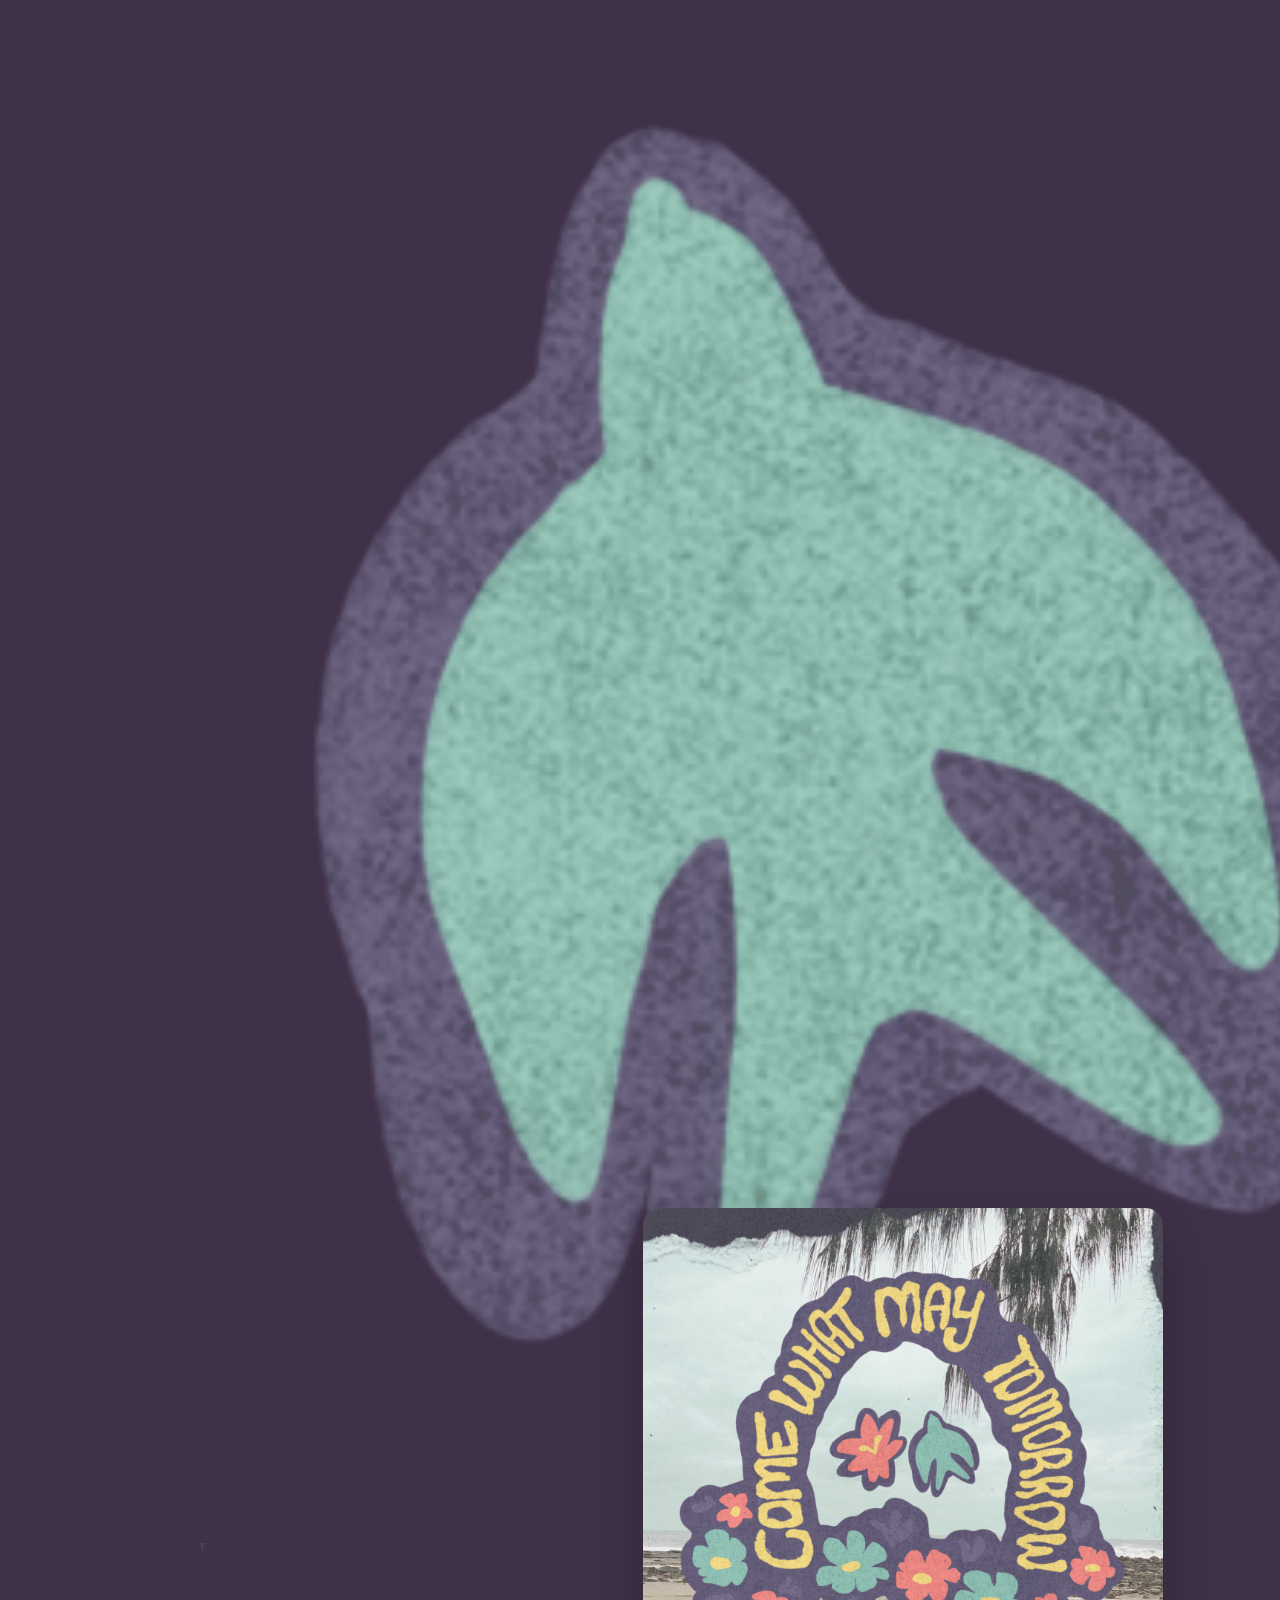
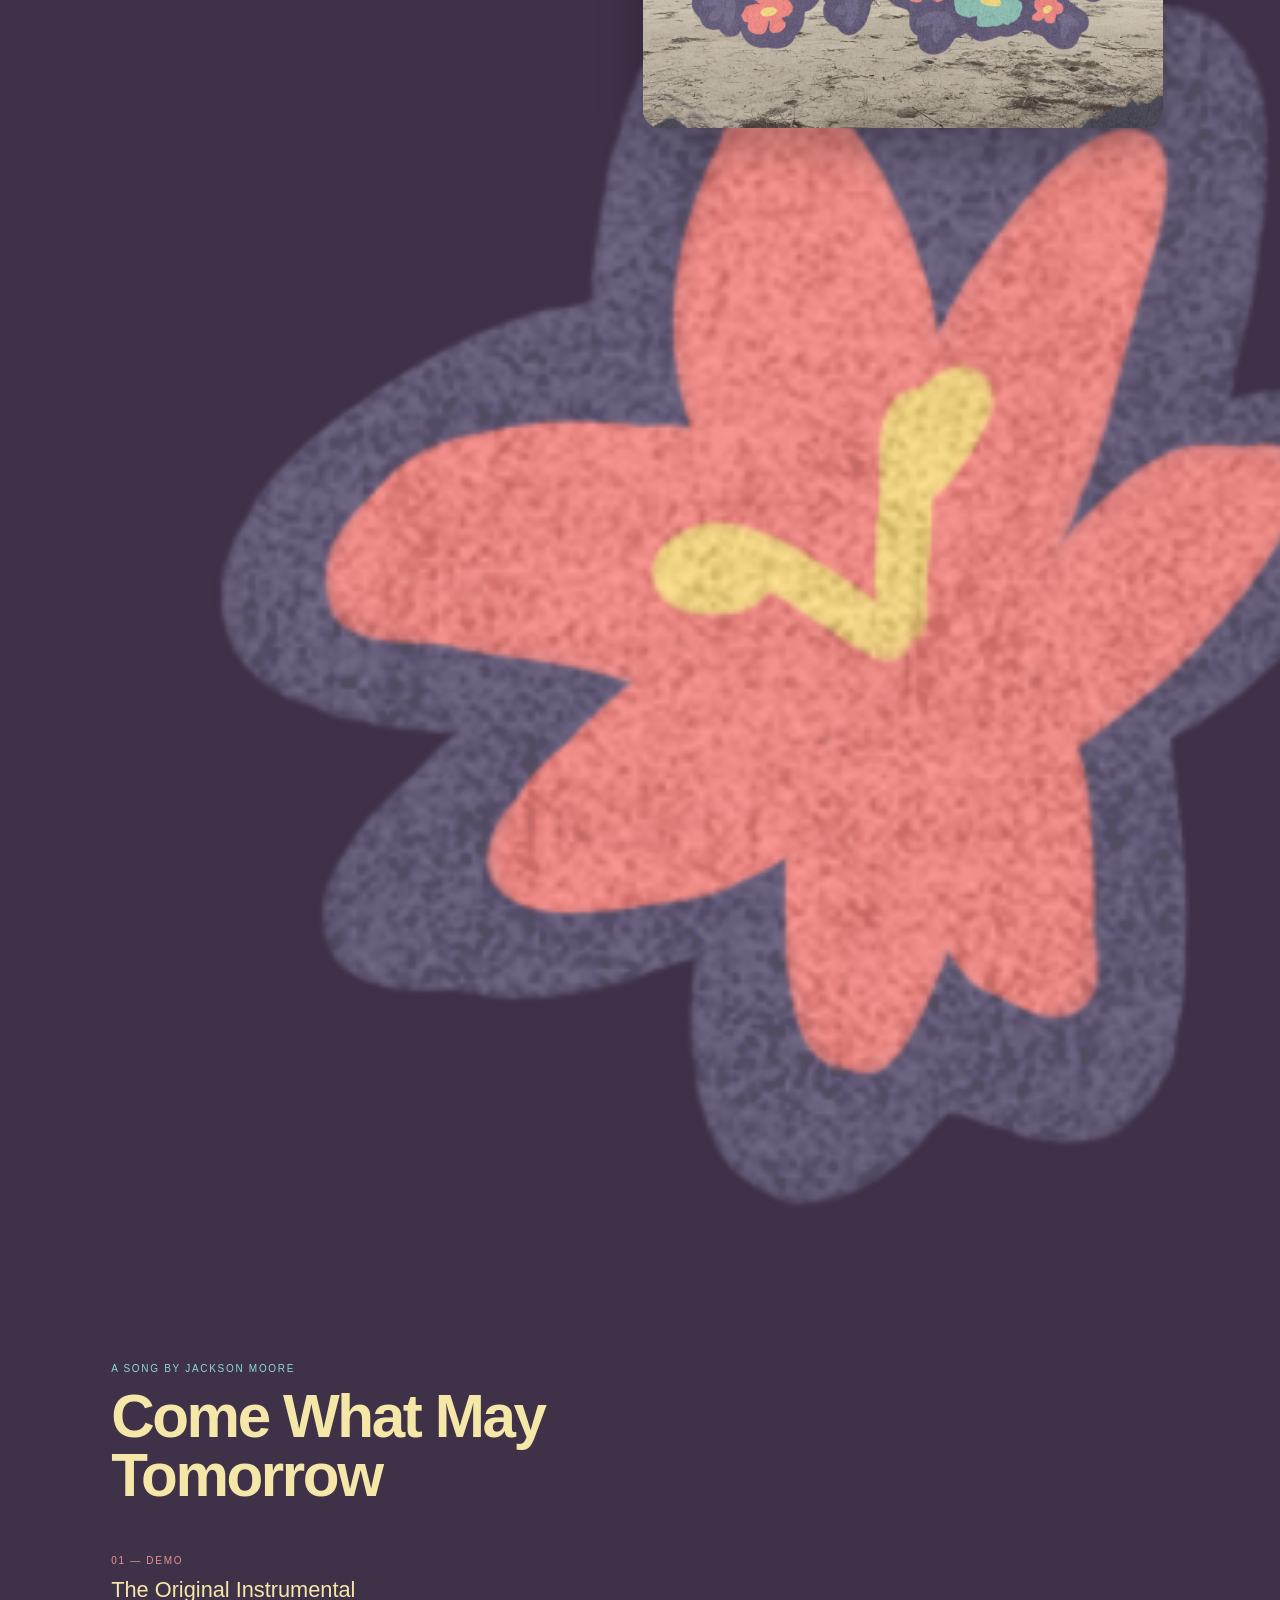
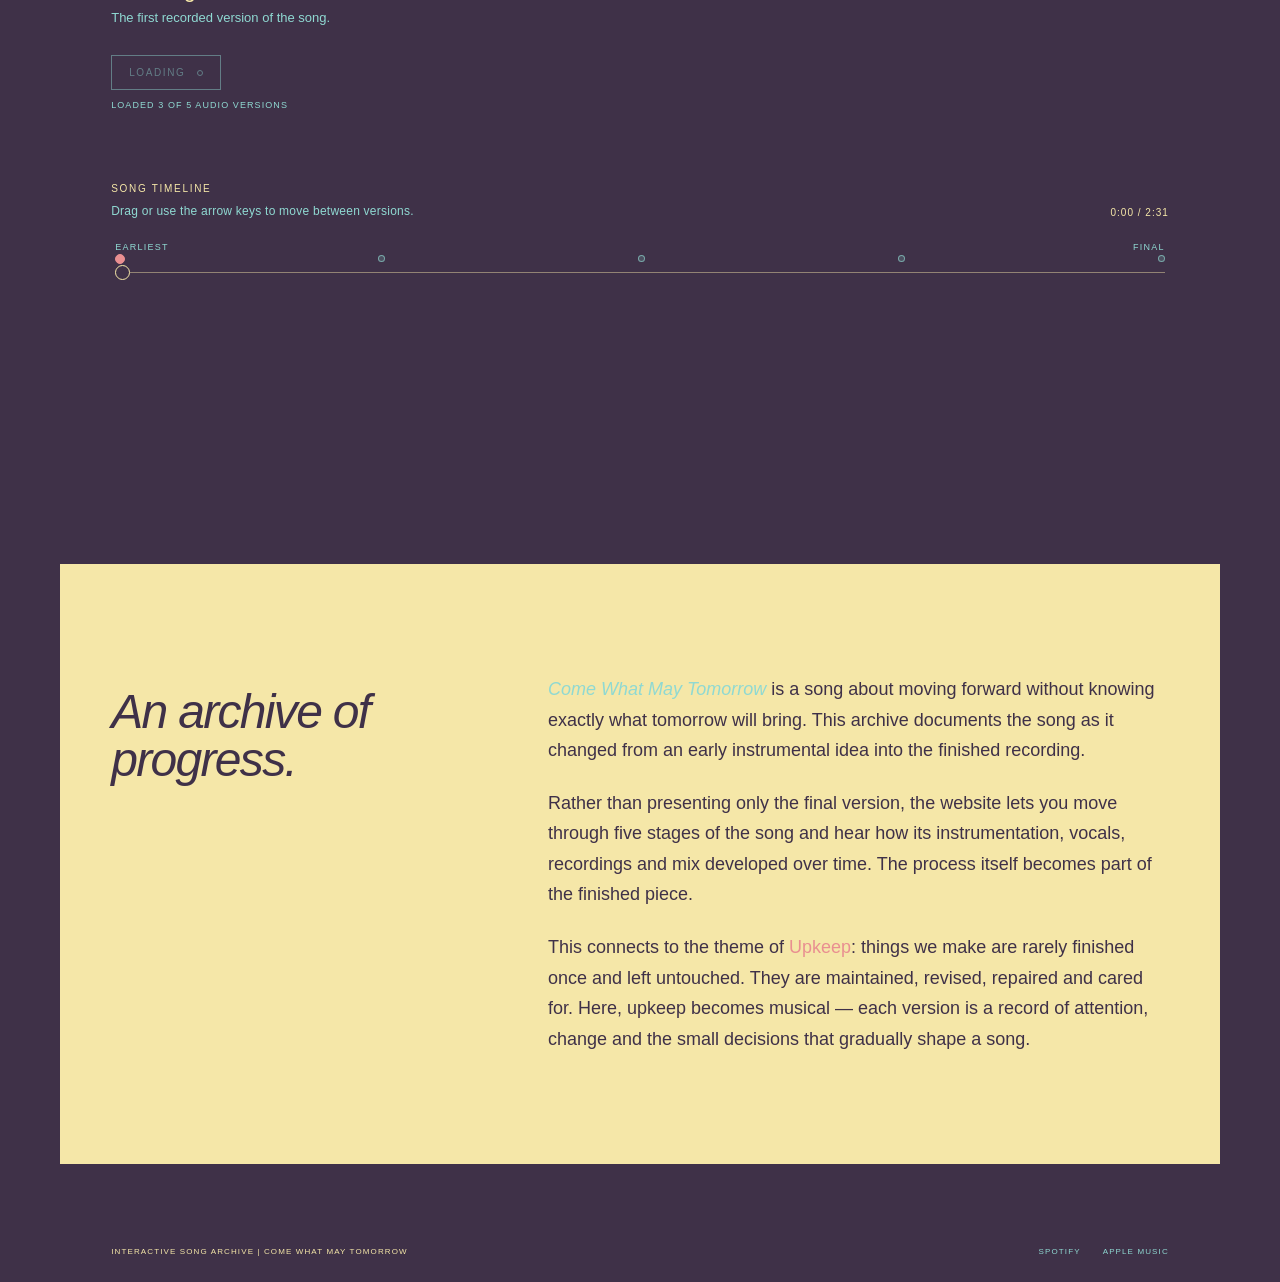
==== commit a977fe2e: "Simplify archive about section and floating image layout" ====
--- a/index.html
+++ b/index.html
@@ -10,11 +10,12 @@
 </head>
 <body>
   <main class="site-shell">
-        <section class="player" aria-labelledby="song-title">
+    <section class="player" aria-labelledby="song-title">
       <div class="floating-images" aria-hidden="true">
         <img class="floating-image floating-image-01 parallax-element" src="assets/images/come-what-may-tomorrow-01.png" alt="">
         <img class="floating-image floating-image-02 parallax-element" src="assets/images/come-what-may-tomorrow-02.png" alt="">
       </div>
+
       <div class="artwork-wrap">
         <img
           class="album-art"
@@ -26,7 +27,8 @@
       <div class="song-info">
         <p class="kicker">A song by Jackson Moore</p>
         <h1 id="song-title">Come What May Tomorrow</h1>
-                <div class="current-version" aria-live="polite">
+
+        <div class="current-version" aria-live="polite">
           <p class="version-number" id="version-date">01 — DEMO</p>
           <h2 id="version-title">The Original Instrumental</h2>
           <p id="version-description">The first recorded version of the song.</p>
@@ -74,8 +76,7 @@
 
     <section class="about-section" id="about" aria-labelledby="about-title">
       <div class="about-heading">
-        <p class="eyebrow">ABOUT</p>
-        <h2 id="about-title"><em>Songs in progress.</em></h2>
+        <h2 id="about-title"><em>An archive of progress.</em></h2>
       </div>
       <div class="about-copy">
         <p><em>Come What May Tomorrow</em> is a song about moving forward without knowing exactly what tomorrow will bring. This archive documents the song as it changed from an early instrumental idea into the finished recording.</p>
@@ -95,4 +96,4 @@
 
   <script src="script.js"></script>
 </body>
-</html>
+</html>
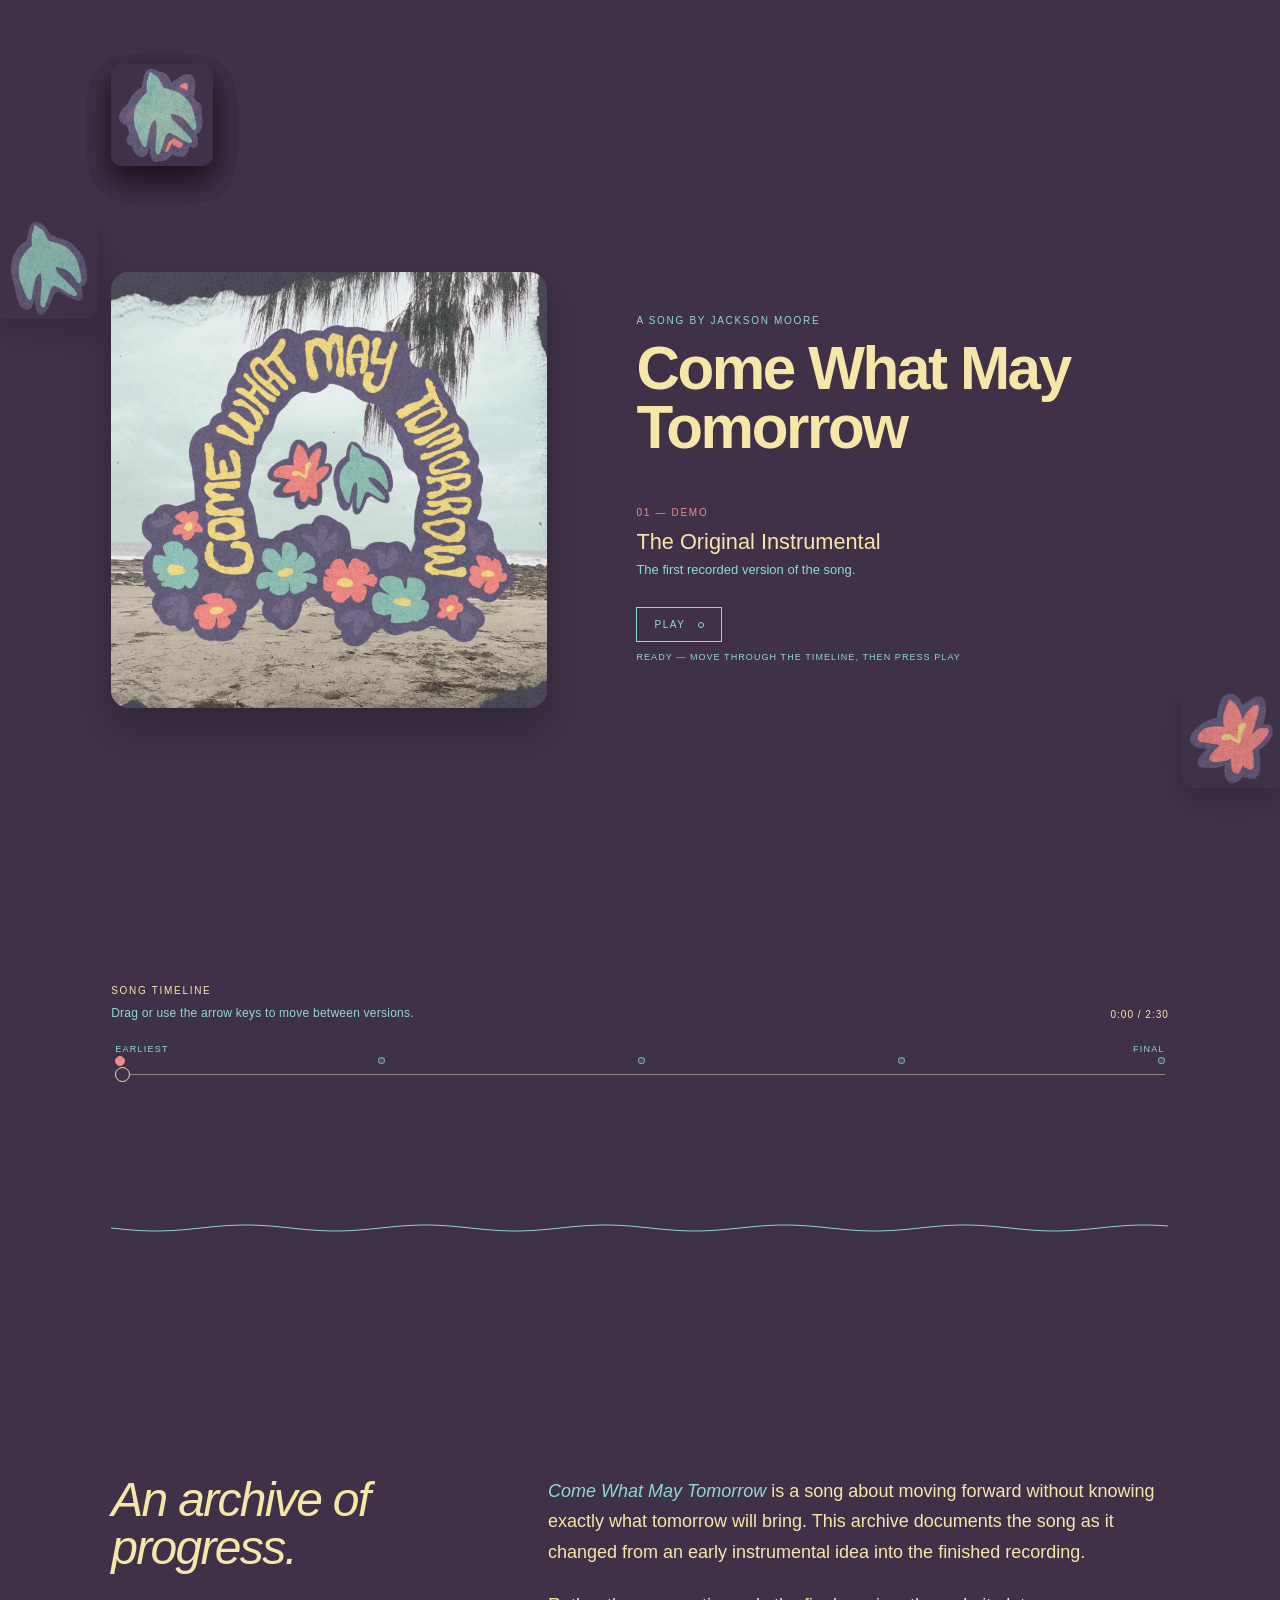
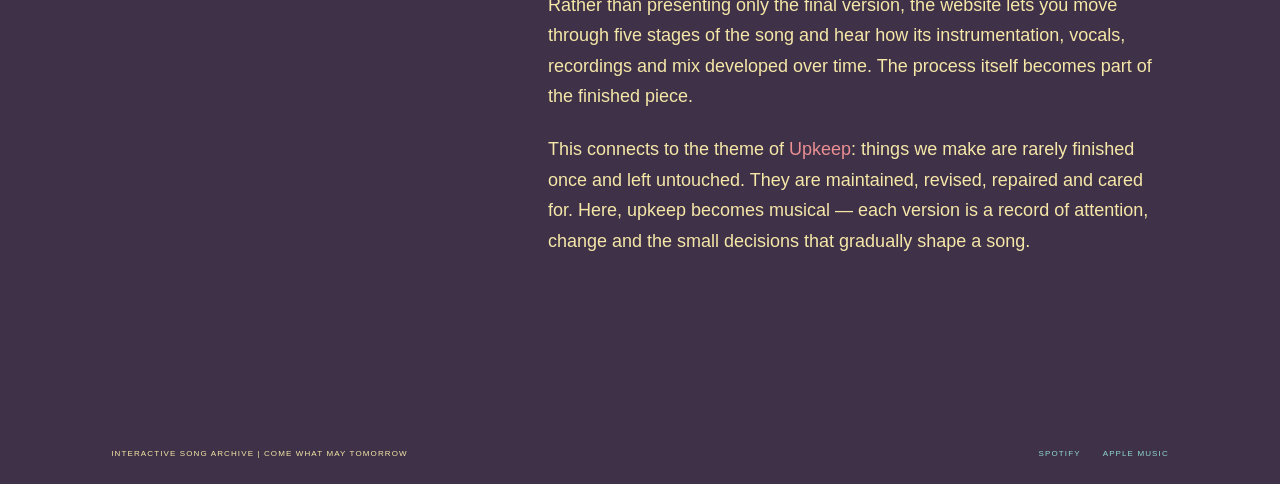
==== commit b034cc0d: "Add more floating archive images" ====
--- a/index.html
+++ b/index.html
@@ -14,26 +14,25 @@
       <div class="floating-images" aria-hidden="true">
         <img class="floating-image floating-image-01 parallax-element" src="assets/images/come-what-may-tomorrow-01.png" alt="">
         <img class="floating-image floating-image-02 parallax-element" src="assets/images/come-what-may-tomorrow-02.png" alt="">
+        <img class="floating-image floating-image-03 parallax-element" src="assets/images/come-what-may-tomorrow-01.png" alt="">
+        <img class="floating-image floating-image-04 parallax-element" src="assets/images/come-what-may-tomorrow-02.png" alt="">
+        <img class="floating-image floating-image-05 parallax-element" src="assets/images/come-what-may-tomorrow-01.png" alt="">
+        <img class="floating-image floating-image-06 parallax-element" src="assets/images/come-what-may-tomorrow-02.png" alt="">
+        <img class="floating-image floating-image-07 parallax-element" src="assets/images/come-what-may-tomorrow-01.png" alt="">
       </div>
 
       <div class="artwork-wrap">
-        <img
-          class="album-art"
-          src="assets/images/album-art.jpg"
-          alt="Album artwork for Come What May Tomorrow"
-        >
+        <img class="album-art" src="assets/images/album-art.jpg" alt="Album artwork for Come What May Tomorrow">
       </div>
 
       <div class="song-info">
         <p class="kicker">A song by Jackson Moore</p>
         <h1 id="song-title">Come What May Tomorrow</h1>
-
         <div class="current-version" aria-live="polite">
           <p class="version-number" id="version-date">01 — DEMO</p>
           <h2 id="version-title">The Original Instrumental</h2>
           <p id="version-description">The first recorded version of the song.</p>
         </div>
-
         <button class="play-button" id="play-button" type="button" disabled>
           <span id="play-label">LOADING</span>
           <span class="button-indicator" aria-hidden="true"></span>
@@ -50,22 +49,12 @@
         </div>
         <p class="time-readout"><span id="current-time">0:00</span> / <span id="duration">2:31</span></p>
       </div>
-
       <div class="timeline-control">
         <div class="stage-labels" aria-hidden="true">
           <span>EARLIEST</span>
           <span>FINAL</span>
         </div>
-        <input
-          class="version-slider"
-          id="version-slider"
-          type="range"
-          min="0"
-          max="4"
-          value="0"
-          step="0.001"
-          aria-label="Move through the song versions"
-        >
+        <input class="version-slider" id="version-slider" type="range" min="0" max="4" value="0" step="0.001" aria-label="Move through the song versions">
         <div class="stage-points" id="stage-points"></div>
       </div>
     </section>
@@ -93,7 +82,6 @@
       </nav>
     </footer>
   </main>
-
   <script src="script.js"></script>
 </body>
 </html>
--- a/style.css
+++ b/style.css
@@ -11,26 +11,34 @@
 body { min-height:100%; margin:0; background:var(--purple); color:var(--yellow); font-family:Helvetica,Arial,sans-serif; -webkit-font-smoothing:antialiased; }
 button,input { font:inherit; }
 button:focus-visible,input:focus-visible { outline:2px solid var(--aqua); outline-offset:5px; }
- .site-shell { width:min(var(--content-width),100%); min-height:100svh; margin:0 auto; padding:clamp(28px,5vw,64px) var(--side-padding) 24px; display:flex; flex-direction:column; gap:clamp(34px,5vw,68px); }
- .site-header { display:none; }
+
+.site-shell { width:min(var(--content-width),100%); min-height:100svh; margin:0 auto; padding:clamp(28px,5vw,64px) var(--side-padding) 24px; display:flex; flex-direction:column; gap:clamp(34px,5vw,68px); }
+
+.site-header { display:none; }
 .site-header,.site-footer { display:flex; align-items:center; justify-content:space-between; gap:20px; }
+.site-header { display:none; }
+
 .eyebrow,.header-note,.kicker,.version-number,.timeline-help,.time-readout,.status,.site-footer { margin:0; font-size:10px; line-height:1.4; letter-spacing:.17em; text-transform:uppercase; }
 .header-note,.timeline-help,.status { color:var(--aqua); }
- .player { min-height:calc(100svh - 48px); display:grid; grid-template-columns:minmax(280px,.9fr) minmax(320px,1.1fr); align-items:center; gap:clamp(38px,7vw,104px); }
- .artwork-wrap { width:min(100%,520px); aspect-ratio:1; justify-self:center; overflow:hidden; background:rgba(233,143,145,.16); border-radius:18px; box-shadow:0 22px 45px rgba(0,0,0,.22); will-change:transform; }
+
+.player { position:relative; min-height:calc(100svh - 48px); display:grid; grid-template-columns:minmax(280px,.9fr) minmax(320px,1.1fr); align-items:center; gap:clamp(38px,7vw,104px); isolation:isolate; }
+.artwork-wrap { width:min(100%,520px); aspect-ratio:1; justify-self:center; overflow:hidden; background:rgba(233,143,145,.16); border-radius:18px; box-shadow:0 22px 45px rgba(0,0,0,.22); }
 .album-art { display:block; width:100%; height:100%; object-fit:cover; }
 .song-info { max-width:510px; }
+
 .kicker { color:var(--aqua); margin-bottom:12px; }
 h1 { max-width:490px; margin:0; color:var(--yellow); font-size:clamp(34px,4.7vw,64px); line-height:.98; font-weight:700; letter-spacing:-.04em; }
- .current-version { margin-top:clamp(32px,4vw,48px); padding-top:0; border-top:0; }
+.current-version { margin-top:clamp(32px,4vw,48px); padding-top:0; border-top:0; }
 .version-number { color:var(--pink); }
 h2 { margin:9px 0 5px; color:var(--yellow); font-size:clamp(17px,1.7vw,22px); line-height:1.2; font-weight:400; }
 .current-version>p:last-child { margin:0; max-width:460px; color:var(--aqua); font-size:13px; line-height:1.5; }
-.play-button { display:inline-flex; align-items:center; gap:12px; margin-top:28px; padding:11px 17px; border:1px solid var(--aqua); background:transparent; color:var(--aqua); font-size:10px; letter-spacing:.16em; cursor:pointer; transition:background 180ms ease,color 180ms ease; }
- .play-button:hover:not(:disabled) { background:var(--pink); color:var(--purple); border-color:var(--pink); }
+
+.play-button { display:inline-flex; align-items:center; gap:12px; margin-top:28px; padding:11px 17px; border:1px solid var(--aqua); background:transparent; color:var(--aqua); font-size:10px; letter-spacing:.16em; cursor:pointer; transition:background 180ms ease,color 180ms ease,border-color 180ms ease; }
+.play-button:hover:not(:disabled) { background:var(--pink); color:var(--purple); border-color:var(--pink); }
 .play-button:disabled { opacity:.45; cursor:wait; }
 .button-indicator { width:6px; height:6px; display:inline-block; border:1px solid currentColor; border-radius:50%; }
 .status { min-height:15px; margin-top:9px; font-size:9px; letter-spacing:.12em; }
+
 .timeline-section { padding-top:4px; }
 .timeline-heading { display:flex; justify-content:space-between; align-items:flex-end; gap:24px; margin-bottom:22px; }
 .timeline-help { margin-top:7px; letter-spacing:.02em; text-transform:none; font-size:12px; }
@@ -45,26 +53,58 @@
 .stage-points { position:absolute; inset:0 4px auto; top:13px; height:8px; pointer-events:none; display:flex; justify-content:space-between; align-items:center; }
 .stage-point { width:7px; height:7px; border-radius:50%; background:rgba(143,217,210,.18); border:1px solid rgba(143,217,210,.65); }
 .stage-point.active { width:10px; height:10px; background:var(--pink); border-color:var(--pink); }
- .waveform-section { padding:18px 0; }
+
+.waveform-section { padding:18px 0; }
 #waveform { display:block; width:100%; height:clamp(74px,10vw,112px); }
- .about-section { margin-left:calc(var(--side-padding) * -1); margin-right:calc(var(--side-padding) * -1); padding:clamp(64px,9vw,110px) var(--side-padding); display:grid; grid-template-columns:minmax(220px,.7fr) minmax(320px,1.3fr); gap:clamp(40px,8vw,120px); background:var(--yellow); color:var(--purple); }
- .about-heading h2 { margin:14px 0 0; max-width:360px; color:var(--purple); font-size:clamp(28px,4vw,48px); line-height:1; font-weight:400; letter-spacing:-.035em; }
+
+.about-section { margin-left:calc(var(--side-padding) * -1); margin-right:calc(var(--side-padding) * -1); padding:clamp(64px,9vw,110px) var(--side-padding); display:grid; grid-template-columns:minmax(220px,.7fr) minmax(320px,1.3fr); gap:clamp(40px,8vw,120px); background:var(--purple); color:var(--yellow); }
+.about-heading h2 { margin:0; max-width:360px; color:var(--yellow); font-size:clamp(28px,4vw,48px); line-height:1; font-weight:400; letter-spacing:-.035em; }
 .about-copy { max-width:650px; }
- .about-copy p { margin:0 0 22px; color:var(--purple); font-size:clamp(15px,1.5vw,18px); line-height:1.7; }
+.about-copy p { margin:0 0 22px; color:var(--yellow); font-size:clamp(15px,1.5vw,18px); line-height:1.7; }
 .about-copy p:last-child { margin-bottom:0; }
 .about-copy em { color:var(--aqua); }
 .about-copy strong { color:var(--pink); font-weight:500; }
- .site-footer { margin-top:auto; padding-top:18px; border-top:0; font-size:8px; letter-spacing:.14em; }
+
+.site-footer { margin-top:auto; padding-top:18px; border-top:0; font-size:8px; letter-spacing:.14em; background:var(--purple); }
 .footer-links { display:flex; gap:22px; }
 .footer-links a { color:var(--aqua); text-decoration:none; transition:color 180ms ease; }
 .footer-links a:hover { color:var(--pink); text-decoration:underline; }
+
 .artwork-failed { display:grid; place-items:center; border:1px solid rgba(245,231,168,.38); }
 .artwork-failed::after { content:"ALBUM ART UNAVAILABLE"; color:var(--aqua); font-size:9px; letter-spacing:.14em; }
-@media(max-width:820px){.site-shell{gap:44px}.player{grid-template-columns:minmax(230px,.8fr) minmax(280px,1.2fr);gap:40px}h1{font-size:clamp(34px,7vw,52px)}}
-@media(max-width:680px){.site-shell{min-height:auto;gap:42px}.site-header{align-items:flex-start;flex-direction:column;gap:6px}.player{grid-template-columns:1fr;gap:30px}.artwork-wrap{width:min(100%,430px)}.song-info{max-width:none}.timeline-heading{align-items:flex-start;flex-direction:column;gap:10px}.time-readout{align-self:flex-end}.about-section{grid-template-columns:1fr;gap:28px}.footer-links{flex-wrap:wrap}}
-@media(max-width:460px){:root{--side-padding:18px}h1{font-size:clamp(34px,11vw,48px)}.intro{font-size:14px}.site-footer{align-items:flex-start;flex-direction:column;gap:7px}}
-@media(prefers-reduced-motion:reduce){*,*::before,*::after{scroll-behavior:auto!important;transition-duration:.01ms!important}}
 
-.parallax-element { will-change: transform; }
-.about-heading h2 em { font-style: italic; }
-@media(max-width:680px){.player{min-height:calc(100svh - 28px)}}
+.floating-images { position:absolute; inset:0; z-index:0; pointer-events:none; overflow:visible; }
+.floating-image { position:absolute; z-index:0; width:clamp(72px,8vw,105px); height:auto; max-width:105px; border-radius:10px; box-shadow:0 14px 30px rgba(0,0,0,.18); opacity:.9; }
+.floating-image-01 { left:clamp(-120px,-9vw,-70px); top:18%; }
+.floating-image-02 { right:clamp(-120px,-9vw,-70px); bottom:15%; }
+.player > .artwork-wrap,.player > .song-info { position:relative; z-index:1; }
+.parallax-element { will-change:transform; }
+
+@media(max-width:820px){
+  .site-shell{gap:44px}
+  .player{grid-template-columns:minmax(230px,.8fr) minmax(280px,1.2fr);gap:40px}
+  h1{font-size:clamp(34px,7vw,52px)}
+}
+@media(max-width:680px){
+  .site-shell{min-height:auto;gap:42px}
+  .site-header{display:none}
+  .player{grid-template-columns:1fr;gap:30px;min-height:calc(100svh - 28px)}
+  .artwork-wrap{width:min(100%,430px)}
+  .song-info{max-width:none}
+  .timeline-heading{align-items:flex-start;flex-direction:column;gap:10px}
+  .time-readout{align-self:flex-end}
+  .about-section{grid-template-columns:1fr;gap:28px}
+  .footer-links{flex-wrap:wrap}
+  .floating-image { width:72px; max-width:72px; }
+  .floating-image-01 { left:-58px; top:14%; }
+  .floating-image-02 { right:-58px; bottom:12%; }
+}
+@media(max-width:460px){
+  :root{--side-padding:18px}
+  h1{font-size:clamp(34px,11vw,48px)}
+  .intro{font-size:14px}
+  .site-footer{align-items:flex-start;flex-direction:column;gap:7px}
+}
+@media(prefers-reduced-motion:reduce){
+  *,*::before,*::after{scroll-behavior:auto!important;transition-duration:.01ms!important}
+}
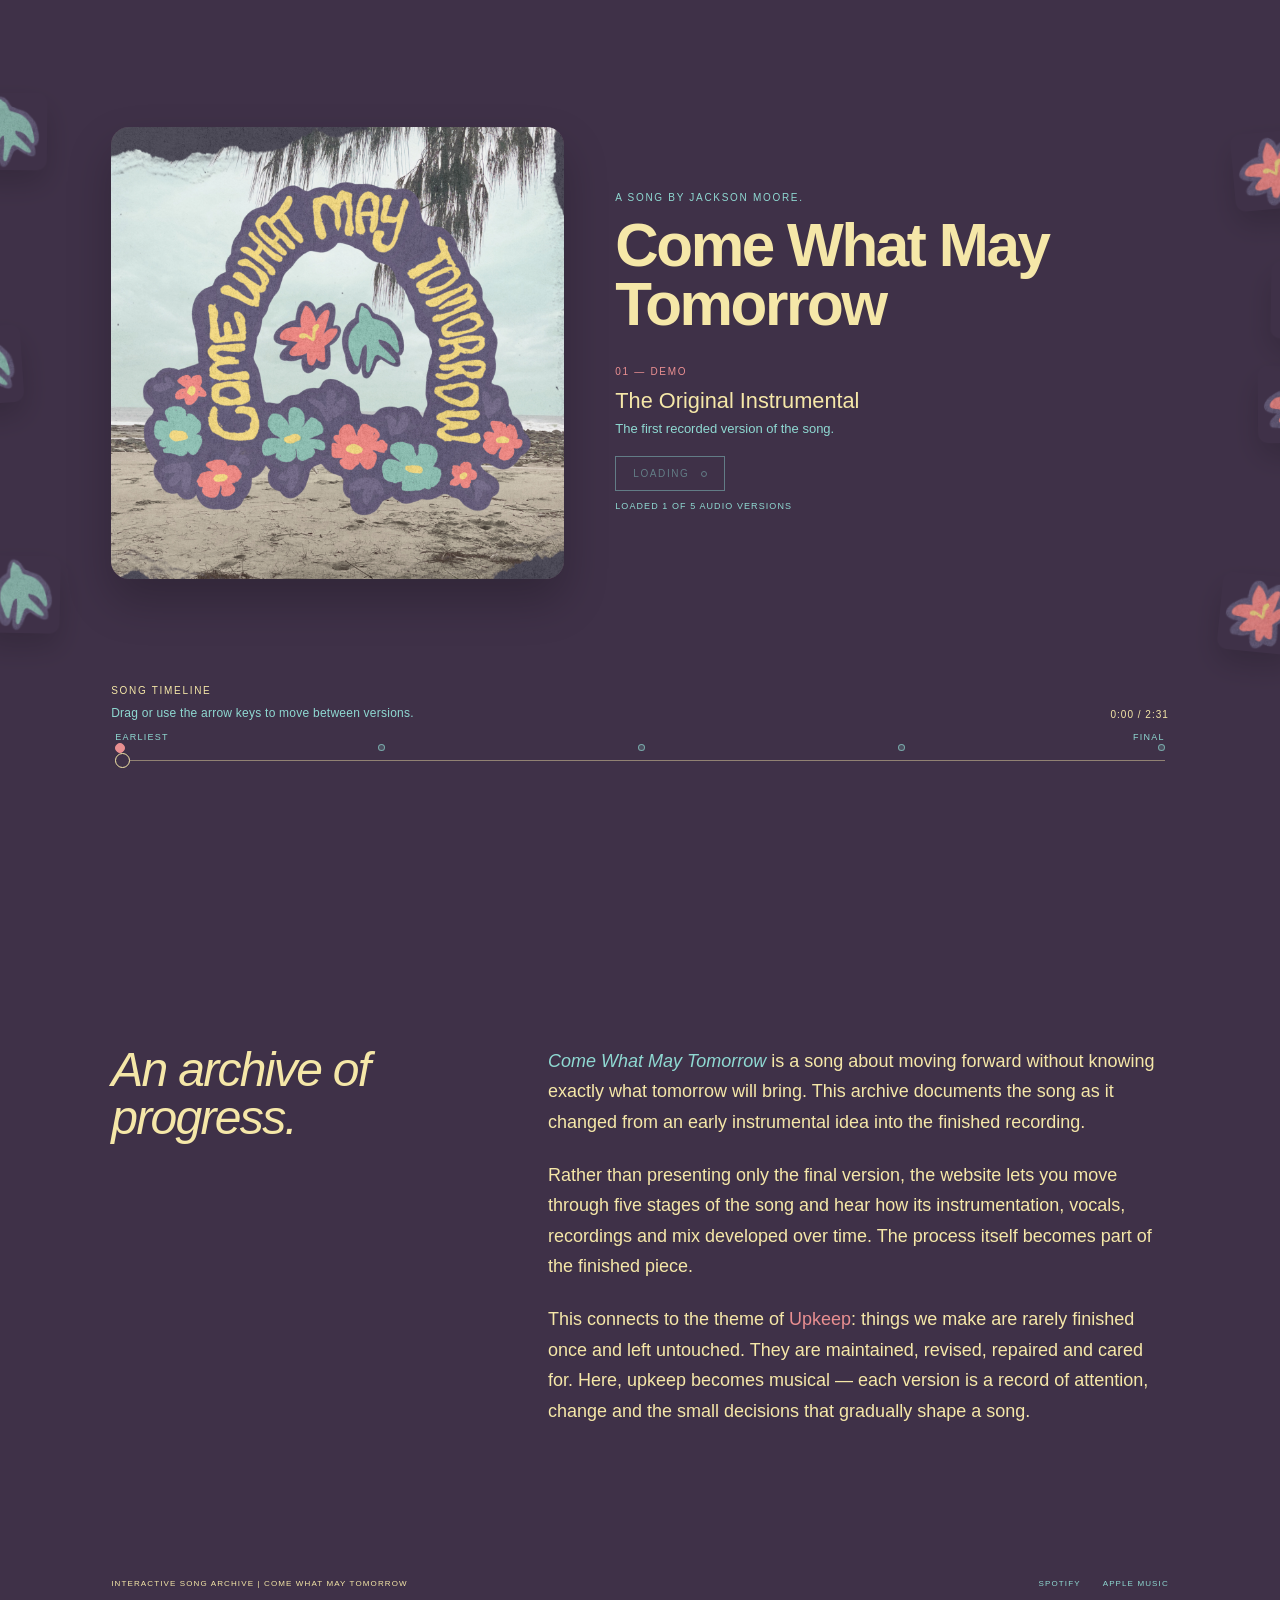
==== commit 00ce22d3: "Add configurable song metadata hooks" ====
--- a/index.html
+++ b/index.html
@@ -26,7 +26,7 @@
       </div>
 
       <div class="song-info">
-        <p class="kicker">A song by Jackson Moore</p>
+        <p class="kicker" id="artist-kicker">A song by Jackson Moore.</p>
         <h1 id="song-title">Come What May Tomorrow</h1>
         <div class="current-version" aria-live="polite">
           <p class="version-number" id="version-date">01 — DEMO</p>
@@ -75,7 +75,7 @@
     </section>
 
     <footer class="site-footer">
-      <span>Interactive song archive | Come What May Tomorrow</span>
+      <span>Interactive song archive | <span class="footer-song-name">Come What May Tomorrow</span></span>
       <nav class="footer-links" aria-label="Music links">
         <a href="https://open.spotify.com/artist/7njkLldCadYfsRvvedCBV6" target="_blank" rel="noopener noreferrer">SPOTIFY</a>
         <a href="https://music.apple.com/au/artist/jackson-moore/6800161995" target="_blank" rel="noopener noreferrer">APPLE MUSIC</a>
--- a/style.css
+++ b/style.css
@@ -12,8 +12,7 @@
 button,input { font:inherit; }
 button:focus-visible,input:focus-visible { outline:2px solid var(--aqua); outline-offset:5px; }
 
-.site-shell { width:min(var(--content-width),100%); min-height:100svh; margin:0 auto; padding:clamp(28px,5vw,64px) var(--side-padding) 24px; display:flex; flex-direction:column; gap:clamp(34px,5vw,68px); }
-
+.site-shell { width:min(var(--content-width),100%); min-height:100svh; margin:0 auto; padding:28px var(--side-padding) 40px; display:flex; flex-direction:column; gap:24px; }
 .site-header { display:none; }
 .site-header,.site-footer { display:flex; align-items:center; justify-content:space-between; gap:20px; }
 .site-header { display:none; }
@@ -21,41 +20,41 @@
 .eyebrow,.header-note,.kicker,.version-number,.timeline-help,.time-readout,.status,.site-footer { margin:0; font-size:10px; line-height:1.4; letter-spacing:.17em; text-transform:uppercase; }
 .header-note,.timeline-help,.status { color:var(--aqua); }
 
-.player { position:relative; min-height:calc(100svh - 48px); display:grid; grid-template-columns:minmax(280px,.9fr) minmax(320px,1.1fr); align-items:center; gap:clamp(38px,7vw,104px); isolation:isolate; }
+.player { position:relative; min-height:calc(100svh - 250px); display:grid; grid-template-columns:minmax(280px,.9fr) minmax(320px,1.1fr); align-items:center; gap:clamp(24px,4vw,64px); isolation:isolate; }
 .artwork-wrap { width:min(100%,520px); aspect-ratio:1; justify-self:center; overflow:hidden; background:rgba(233,143,145,.16); border-radius:18px; box-shadow:0 22px 45px rgba(0,0,0,.22); }
 .album-art { display:block; width:100%; height:100%; object-fit:cover; }
 .song-info { max-width:510px; }
 
 .kicker { color:var(--aqua); margin-bottom:12px; }
 h1 { max-width:490px; margin:0; color:var(--yellow); font-size:clamp(34px,4.7vw,64px); line-height:.98; font-weight:700; letter-spacing:-.04em; }
-.current-version { margin-top:clamp(32px,4vw,48px); padding-top:0; border-top:0; }
+.current-version { margin-top:clamp(20px,2.5vw,30px); padding-top:0; border-top:0; }
 .version-number { color:var(--pink); }
 h2 { margin:9px 0 5px; color:var(--yellow); font-size:clamp(17px,1.7vw,22px); line-height:1.2; font-weight:400; }
 .current-version>p:last-child { margin:0; max-width:460px; color:var(--aqua); font-size:13px; line-height:1.5; }
 
-.play-button { display:inline-flex; align-items:center; gap:12px; margin-top:28px; padding:11px 17px; border:1px solid var(--aqua); background:transparent; color:var(--aqua); font-size:10px; letter-spacing:.16em; cursor:pointer; transition:background 180ms ease,color 180ms ease,border-color 180ms ease; }
+.play-button { display:inline-flex; align-items:center; gap:12px; margin-top:18px; padding:11px 17px; border:1px solid var(--aqua); background:transparent; color:var(--aqua); font-size:10px; letter-spacing:.16em; cursor:pointer; transition:background 180ms ease,color 180ms ease,border-color 180ms ease; }
 .play-button:hover:not(:disabled) { background:var(--pink); color:var(--purple); border-color:var(--pink); }
 .play-button:disabled { opacity:.45; cursor:wait; }
 .button-indicator { width:6px; height:6px; display:inline-block; border:1px solid currentColor; border-radius:50%; }
 .status { min-height:15px; margin-top:9px; font-size:9px; letter-spacing:.12em; }
 
-.timeline-section { padding-top:4px; }
-.timeline-heading { display:flex; justify-content:space-between; align-items:flex-end; gap:24px; margin-bottom:22px; }
+.timeline-section { padding-top:0; transform:translateY(-18px); }
+.timeline-heading { display:flex; justify-content:space-between; align-items:flex-end; gap:24px; margin-bottom:10px; }
 .timeline-help { margin-top:7px; letter-spacing:.02em; text-transform:none; font-size:12px; }
 .time-readout { white-space:nowrap; letter-spacing:.1em; color:var(--yellow); }
 .timeline-control { position:relative; padding:0 4px; }
-.stage-labels { display:flex; justify-content:space-between; margin-bottom:10px; color:var(--aqua); font-size:9px; letter-spacing:.14em; }
+.stage-labels { display:flex; justify-content:space-between; margin-bottom:8px; color:var(--aqua); font-size:9px; letter-spacing:.14em; }
 .version-slider { appearance:none; width:100%; height:22px; margin:0; background:transparent; cursor:pointer; }
 .version-slider::-webkit-slider-runnable-track { height:1px; background:rgba(245,231,168,.45); }
 .version-slider::-moz-range-track { height:1px; background:rgba(245,231,168,.45); }
 .version-slider::-webkit-slider-thumb { appearance:none; width:15px; height:15px; margin-top:-7px; border:1px solid var(--yellow); border-radius:50%; background:var(--purple); }
 .version-slider::-moz-range-thumb { width:15px; height:15px; border:1px solid var(--yellow); border-radius:50%; background:var(--purple); }
-.stage-points { position:absolute; inset:0 4px auto; top:13px; height:8px; pointer-events:none; display:flex; justify-content:space-between; align-items:center; }
+.stage-points { position:absolute; inset:0 4px auto; top:12px; height:8px; pointer-events:none; display:flex; justify-content:space-between; align-items:center; }
 .stage-point { width:7px; height:7px; border-radius:50%; background:rgba(143,217,210,.18); border:1px solid rgba(143,217,210,.65); }
 .stage-point.active { width:10px; height:10px; background:var(--pink); border-color:var(--pink); }
 
-.waveform-section { padding:18px 0; }
-#waveform { display:block; width:100%; height:clamp(74px,10vw,112px); }
+.waveform-section { padding:0 0 12px; margin-top:-18px; }
+#waveform { display:block; width:100%; height:clamp(74px,8vw,100px); }
 
 .about-section { margin-left:calc(var(--side-padding) * -1); margin-right:calc(var(--side-padding) * -1); padding:clamp(64px,9vw,110px) var(--side-padding); display:grid; grid-template-columns:minmax(220px,.7fr) minmax(320px,1.3fr); gap:clamp(40px,8vw,120px); background:var(--purple); color:var(--yellow); }
 .about-heading h2 { margin:0; max-width:360px; color:var(--yellow); font-size:clamp(28px,4vw,48px); line-height:1; font-weight:400; letter-spacing:-.035em; }
@@ -74,30 +73,40 @@
 .artwork-failed::after { content:"ALBUM ART UNAVAILABLE"; color:var(--aqua); font-size:9px; letter-spacing:.14em; }
 
 .floating-images { position:absolute; inset:0; z-index:0; pointer-events:none; overflow:visible; }
-.floating-image { position:absolute; z-index:0; width:clamp(72px,8vw,105px); height:auto; max-width:105px; border-radius:10px; box-shadow:0 14px 30px rgba(0,0,0,.18); opacity:.9; }
-.floating-image-01 { left:clamp(-120px,-9vw,-70px); top:18%; }
-.floating-image-02 { right:clamp(-120px,-9vw,-70px); bottom:15%; }
+.floating-image { position:absolute; z-index:0; width:clamp(62px,6vw,88px); height:auto; max-width:88px; border-radius:10px; box-shadow:0 14px 30px rgba(0,0,0,.18); opacity:.88; }
+.floating-image-01 { left:clamp(-150px,-11vw,-85px); top:10%; }
+.floating-image-02 { right:clamp(-150px,-11vw,-85px); top:16%; }
+.floating-image-03 { left:clamp(-175px,-13vw,-105px); top:46%; }
+.floating-image-04 { right:clamp(-175px,-13vw,-105px); top:52%; }
+.floating-image-05 { left:clamp(-140px,-10vw,-80px); bottom:7%; }
+.floating-image-06 { right:clamp(-140px,-10vw,-80px); bottom:4%; }
+.floating-image-07 { right:clamp(-185px,-14vw,-110px); top:36%; }
 .player > .artwork-wrap,.player > .song-info { position:relative; z-index:1; }
 .parallax-element { will-change:transform; }
 
 @media(max-width:820px){
-  .site-shell{gap:44px}
-  .player{grid-template-columns:minmax(230px,.8fr) minmax(280px,1.2fr);gap:40px}
+  .site-shell{gap:28px}
+  .player{min-height:calc(100svh - 250px);grid-template-columns:minmax(230px,.8fr) minmax(280px,1.2fr);gap:34px}
   h1{font-size:clamp(34px,7vw,52px)}
 }
 @media(max-width:680px){
-  .site-shell{min-height:auto;gap:42px}
+  .site-shell{min-height:auto;gap:24px;padding-top:18px}
   .site-header{display:none}
-  .player{grid-template-columns:1fr;gap:30px;min-height:calc(100svh - 28px)}
+  .player{grid-template-columns:1fr;gap:26px;min-height:auto}
   .artwork-wrap{width:min(100%,430px)}
   .song-info{max-width:none}
-  .timeline-heading{align-items:flex-start;flex-direction:column;gap:10px}
+  .timeline-heading{align-items:flex-start;flex-direction:column;gap:8px}
   .time-readout{align-self:flex-end}
   .about-section{grid-template-columns:1fr;gap:28px}
   .footer-links{flex-wrap:wrap}
-  .floating-image { width:72px; max-width:72px; }
-  .floating-image-01 { left:-58px; top:14%; }
-  .floating-image-02 { right:-58px; bottom:12%; }
+  .floating-image { width:58px; max-width:58px; }
+  .floating-image-01 { left:-46px; top:4%; }
+  .floating-image-02 { right:-46px; top:10%; }
+  .floating-image-03 { left:-50px; top:36%; }
+  .floating-image-04 { right:-50px; top:42%; }
+  .floating-image-05 { left:-46px; bottom:5%; }
+  .floating-image-06 { right:-46px; bottom:3%; }
+  .floating-image-07 { right:-52px; top:27%; }
 }
 @media(max-width:460px){
   :root{--side-padding:18px}
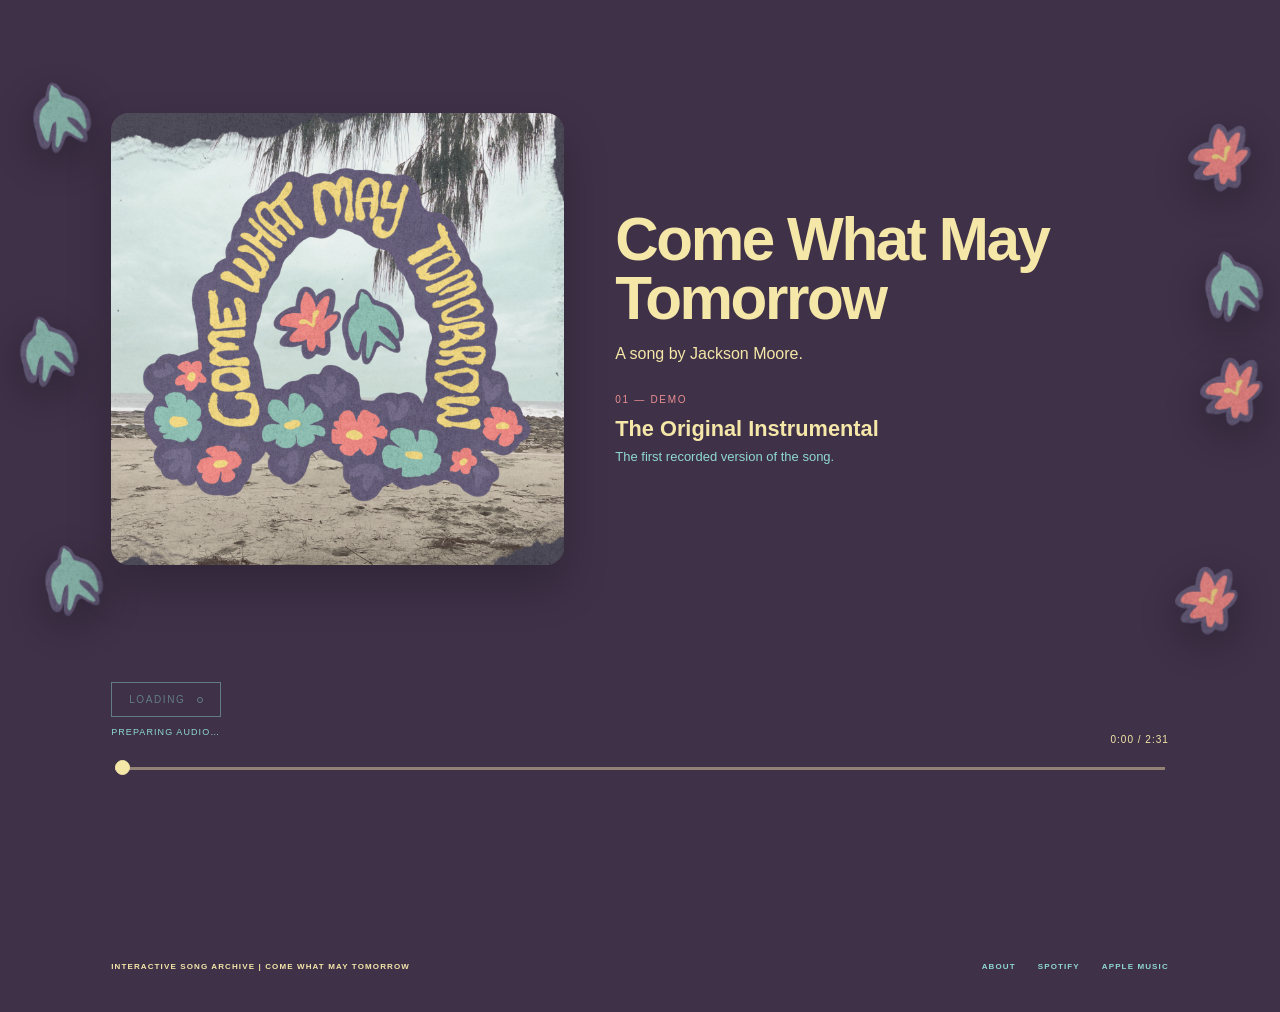
==== commit 2184b3ca: "Simplify home page and add About navigation" ====
--- a/index.html
+++ b/index.html
@@ -8,7 +8,7 @@
   <title>Interactive Song Archive — Come What May Tomorrow</title>
   <link rel="stylesheet" href="style.css">
 </head>
-<body>
+<body class="home-page">
   <main class="site-shell">
     <section class="player" aria-labelledby="song-title">
       <div class="floating-images" aria-hidden="true">
@@ -26,34 +26,28 @@
       </div>
 
       <div class="song-info">
-        <p class="kicker" id="artist-kicker">A song by Jackson Moore.</p>
         <h1 id="song-title">Come What May Tomorrow</h1>
+        <p class="artist-line" id="artist-kicker">by Jackson Moore</p>
         <div class="current-version" aria-live="polite">
           <p class="version-number" id="version-date">01 — DEMO</p>
           <h2 id="version-title">The Original Instrumental</h2>
           <p id="version-description">The first recorded version of the song.</p>
         </div>
-        <button class="play-button" id="play-button" type="button" disabled>
-          <span id="play-label">LOADING</span>
-          <span class="button-indicator" aria-hidden="true"></span>
-        </button>
-        <p class="status" id="status" role="status">Preparing audio…</p>
       </div>
     </section>
 
-    <section class="timeline-section" aria-labelledby="timeline-title">
+    <section class="timeline-section" aria-label="Song playback and timeline">
       <div class="timeline-heading">
-        <div>
-          <p class="eyebrow" id="timeline-title">SONG TIMELINE</p>
-          <p class="timeline-help">Drag or use the arrow keys to move between versions.</p>
+        <div class="play-area">
+          <button class="play-button" id="play-button" type="button" disabled>
+            <span id="play-label">LOADING</span>
+            <span class="button-indicator" aria-hidden="true"></span>
+          </button>
+          <p class="status" id="status" role="status">Preparing audio…</p>
         </div>
         <p class="time-readout"><span id="current-time">0:00</span> / <span id="duration">2:31</span></p>
       </div>
       <div class="timeline-control">
-        <div class="stage-labels" aria-hidden="true">
-          <span>EARLIEST</span>
-          <span>FINAL</span>
-        </div>
         <input class="version-slider" id="version-slider" type="range" min="0" max="4" value="0" step="0.001" aria-label="Move through the song versions">
         <div class="stage-points" id="stage-points"></div>
       </div>
@@ -63,20 +57,10 @@
       <canvas id="waveform" aria-hidden="true"></canvas>
     </section>
 
-    <section class="about-section" id="about" aria-labelledby="about-title">
-      <div class="about-heading">
-        <h2 id="about-title"><em>An archive of progress.</em></h2>
-      </div>
-      <div class="about-copy">
-        <p><em>Come What May Tomorrow</em> is a song about moving forward without knowing exactly what tomorrow will bring. This archive documents the song as it changed from an early instrumental idea into the finished recording.</p>
-        <p>Rather than presenting only the final version, the website lets you move through five stages of the song and hear how its instrumentation, vocals, recordings and mix developed over time. The process itself becomes part of the finished piece.</p>
-        <p>This connects to the theme of <strong>Upkeep</strong>: things we make are rarely finished once and left untouched. They are maintained, revised, repaired and cared for. Here, upkeep becomes musical — each version is a record of attention, change and the small decisions that gradually shape a song.</p>
-      </div>
-    </section>
-
     <footer class="site-footer">
       <span>Interactive song archive | <span class="footer-song-name">Come What May Tomorrow</span></span>
-      <nav class="footer-links" aria-label="Music links">
+      <nav class="footer-links" aria-label="Site and music links">
+        <a href="about.html">ABOUT</a>
         <a href="https://open.spotify.com/artist/7njkLldCadYfsRvvedCBV6" target="_blank" rel="noopener noreferrer">SPOTIFY</a>
         <a href="https://music.apple.com/au/artist/jackson-moore/6800161995" target="_blank" rel="noopener noreferrer">APPLE MUSIC</a>
       </nav>
--- a/style.css
+++ b/style.css
@@ -12,7 +12,7 @@
 button,input { font:inherit; }
 button:focus-visible,input:focus-visible { outline:2px solid var(--aqua); outline-offset:5px; }
 
-.site-shell { width:min(var(--content-width),100%); min-height:100svh; margin:0 auto; padding:28px var(--side-padding) 40px; display:flex; flex-direction:column; gap:24px; }
+.site-shell { width:min(var(--content-width),100%); min-height:100svh; margin:0 auto; padding:14px var(--side-padding) 40px; display:flex; flex-direction:column; gap:24px; }
 .site-header { display:none; }
 .site-header,.site-footer { display:flex; align-items:center; justify-content:space-between; gap:20px; }
 .site-header { display:none; }
@@ -29,7 +29,7 @@
 h1 { max-width:490px; margin:0; color:var(--yellow); font-size:clamp(34px,4.7vw,64px); line-height:.98; font-weight:700; letter-spacing:-.04em; }
 .current-version { margin-top:clamp(20px,2.5vw,30px); padding-top:0; border-top:0; }
 .version-number { color:var(--pink); }
-h2 { margin:9px 0 5px; color:var(--yellow); font-size:clamp(17px,1.7vw,22px); line-height:1.2; font-weight:400; }
+h2 { margin:9px 0 5px; color:var(--yellow); font-size:clamp(17px,1.7vw,22px); line-height:1.2; font-weight:700; }
 .current-version>p:last-child { margin:0; max-width:460px; color:var(--aqua); font-size:13px; line-height:1.5; }
 
 .play-button { display:inline-flex; align-items:center; gap:12px; margin-top:18px; padding:11px 17px; border:1px solid var(--aqua); background:transparent; color:var(--aqua); font-size:10px; letter-spacing:.16em; cursor:pointer; transition:background 180ms ease,color 180ms ease,border-color 180ms ease; }
@@ -40,31 +40,32 @@
 
 .timeline-section { padding-top:0; transform:translateY(-18px); }
 .timeline-heading { display:flex; justify-content:space-between; align-items:flex-end; gap:24px; margin-bottom:10px; }
+.timeline-heading > div { transform:translateY(-6px); }
 .timeline-help { margin-top:7px; letter-spacing:.02em; text-transform:none; font-size:12px; }
 .time-readout { white-space:nowrap; letter-spacing:.1em; color:var(--yellow); }
 .timeline-control { position:relative; padding:0 4px; }
 .stage-labels { display:flex; justify-content:space-between; margin-bottom:8px; color:var(--aqua); font-size:9px; letter-spacing:.14em; }
 .version-slider { appearance:none; width:100%; height:22px; margin:0; background:transparent; cursor:pointer; }
-.version-slider::-webkit-slider-runnable-track { height:1px; background:rgba(245,231,168,.45); }
-.version-slider::-moz-range-track { height:1px; background:rgba(245,231,168,.45); }
-.version-slider::-webkit-slider-thumb { appearance:none; width:15px; height:15px; margin-top:-7px; border:1px solid var(--yellow); border-radius:50%; background:var(--purple); }
+.version-slider::-webkit-slider-runnable-track { height:3px; background:rgba(245,231,168,.45); }
+.version-slider::-moz-range-track { height:3px; background:rgba(245,231,168,.45); }
+.version-slider::-webkit-slider-thumb { appearance:none; width:15px; height:15px; margin-top:-7px; border:1px solid var(--yellow); border-radius:50%; background:var(--yellow); }
 .version-slider::-moz-range-thumb { width:15px; height:15px; border:1px solid var(--yellow); border-radius:50%; background:var(--purple); }
 .stage-points { position:absolute; inset:0 4px auto; top:12px; height:8px; pointer-events:none; display:flex; justify-content:space-between; align-items:center; }
-.stage-point { width:7px; height:7px; border-radius:50%; background:rgba(143,217,210,.18); border:1px solid rgba(143,217,210,.65); }
+.stage-point { width:7px; height:7px; border-radius:50%; background:var(--aqua); border:1px solid var(--aqua); }
 .stage-point.active { width:10px; height:10px; background:var(--pink); border-color:var(--pink); }
 
 .waveform-section { padding:0 0 12px; margin-top:-18px; }
 #waveform { display:block; width:100%; height:clamp(74px,8vw,100px); }
 
 .about-section { margin-left:calc(var(--side-padding) * -1); margin-right:calc(var(--side-padding) * -1); padding:clamp(64px,9vw,110px) var(--side-padding); display:grid; grid-template-columns:minmax(220px,.7fr) minmax(320px,1.3fr); gap:clamp(40px,8vw,120px); background:var(--purple); color:var(--yellow); }
-.about-heading h2 { margin:0; max-width:360px; color:var(--yellow); font-size:clamp(28px,4vw,48px); line-height:1; font-weight:400; letter-spacing:-.035em; }
+.about-heading h2 { margin:0; max-width:360px; color:var(--yellow); font-size:clamp(28px,4vw,48px); line-height:1; font-weight:700; letter-spacing:-.035em; }
 .about-copy { max-width:650px; }
 .about-copy p { margin:0 0 22px; color:var(--yellow); font-size:clamp(15px,1.5vw,18px); line-height:1.7; }
 .about-copy p:last-child { margin-bottom:0; }
 .about-copy em { color:var(--aqua); }
 .about-copy strong { color:var(--pink); font-weight:500; }
 
-.site-footer { margin-top:auto; padding-top:18px; border-top:0; font-size:8px; letter-spacing:.14em; background:var(--purple); }
+.site-footer { margin-top:auto; padding-top:18px; border-top:0; font-size:8px; font-weight:700; letter-spacing:.14em; background:var(--purple); }
 .footer-links { display:flex; gap:22px; }
 .footer-links a { color:var(--aqua); text-decoration:none; transition:color 180ms ease; }
 .footer-links a:hover { color:var(--pink); text-decoration:underline; }
@@ -73,14 +74,14 @@
 .artwork-failed::after { content:"ALBUM ART UNAVAILABLE"; color:var(--aqua); font-size:9px; letter-spacing:.14em; }
 
 .floating-images { position:absolute; inset:0; z-index:0; pointer-events:none; overflow:visible; }
-.floating-image { position:absolute; z-index:0; width:clamp(62px,6vw,88px); height:auto; max-width:88px; border-radius:10px; box-shadow:0 14px 30px rgba(0,0,0,.18); opacity:.88; }
-.floating-image-01 { left:clamp(-150px,-11vw,-85px); top:10%; }
-.floating-image-02 { right:clamp(-150px,-11vw,-85px); top:16%; }
-.floating-image-03 { left:clamp(-175px,-13vw,-105px); top:46%; }
-.floating-image-04 { right:clamp(-175px,-13vw,-105px); top:52%; }
-.floating-image-05 { left:clamp(-140px,-10vw,-80px); bottom:7%; }
-.floating-image-06 { right:clamp(-140px,-10vw,-80px); bottom:4%; }
-.floating-image-07 { right:clamp(-185px,-14vw,-110px); top:36%; }
+.floating-image { position:absolute; z-index:0; width:clamp(62px,6vw,88px); height:auto; max-width:88px; -webkit-filter:drop-shadow(0 12px 22px rgba(0,0,0,.32)); filter:drop-shadow(0 12px 22px rgba(0,0,0,.32)); opacity:.9; }
+.floating-image-01 { left:clamp(-90px,-7vw,-50px); top:10%; }
+.floating-image-02 { right:clamp(-90px,-7vw,-50px); top:16%; }
+.floating-image-03 { left:clamp(-105px,-8vw,-60px); top:46%; }
+.floating-image-04 { right:clamp(-105px,-8vw,-60px); top:52%; }
+.floating-image-05 { left:clamp(-85px,-6vw,-48px); bottom:7%; }
+.floating-image-06 { right:clamp(-85px,-6vw,-48px); bottom:4%; }
+.floating-image-07 { right:clamp(-110px,-8vw,-62px); top:36%; }
 .player > .artwork-wrap,.player > .song-info { position:relative; z-index:1; }
 .parallax-element { will-change:transform; }
 
@@ -100,13 +101,13 @@
   .about-section{grid-template-columns:1fr;gap:28px}
   .footer-links{flex-wrap:wrap}
   .floating-image { width:58px; max-width:58px; }
-  .floating-image-01 { left:-46px; top:4%; }
-  .floating-image-02 { right:-46px; top:10%; }
-  .floating-image-03 { left:-50px; top:36%; }
-  .floating-image-04 { right:-50px; top:42%; }
-  .floating-image-05 { left:-46px; bottom:5%; }
-  .floating-image-06 { right:-46px; bottom:3%; }
-  .floating-image-07 { right:-52px; top:27%; }
+  .floating-image-01 { left:-30px; top:4%; }
+  .floating-image-02 { right:-30px; top:10%; }
+  .floating-image-03 { left:-34px; top:36%; }
+  .floating-image-04 { right:-34px; top:42%; }
+  .floating-image-05 { left:-30px; bottom:5%; }
+  .floating-image-06 { right:-30px; bottom:3%; }
+  .floating-image-07 { right:-36px; top:27%; }
 }
 @media(max-width:460px){
   :root{--side-padding:18px}
